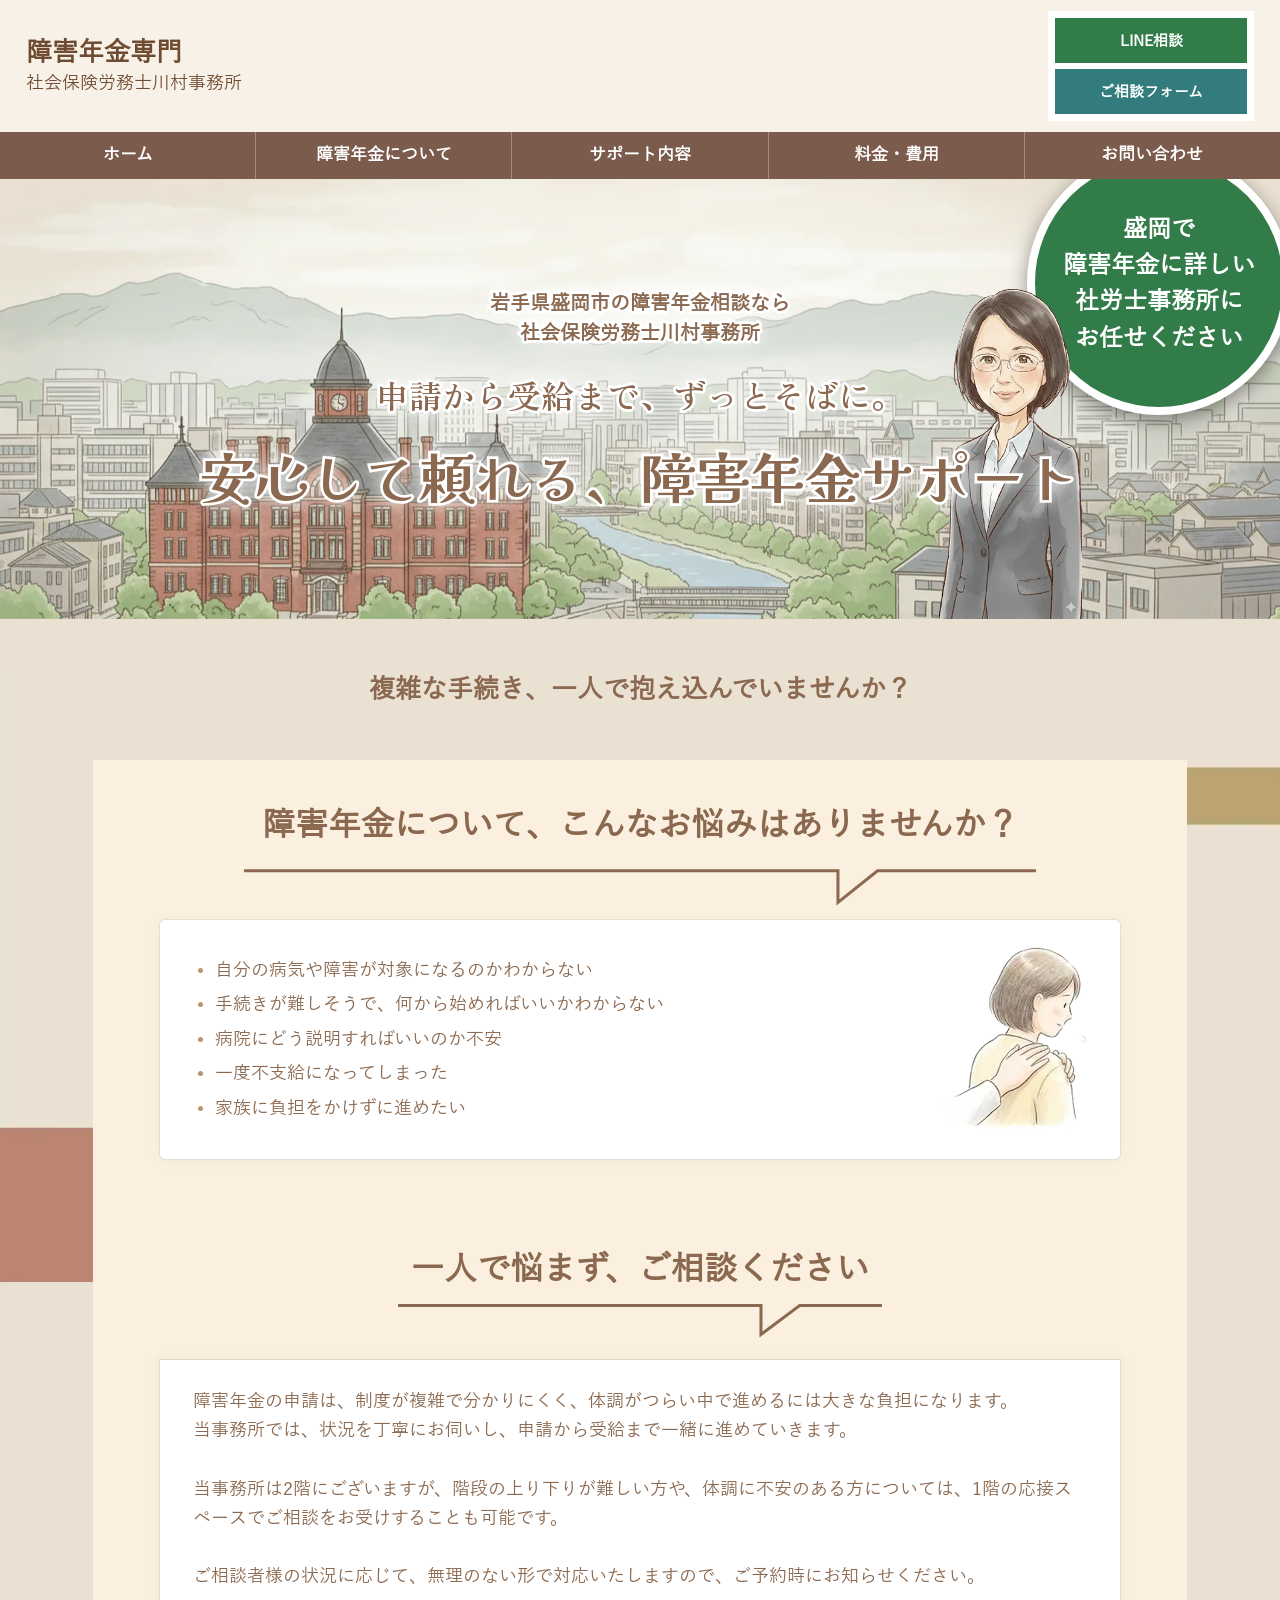
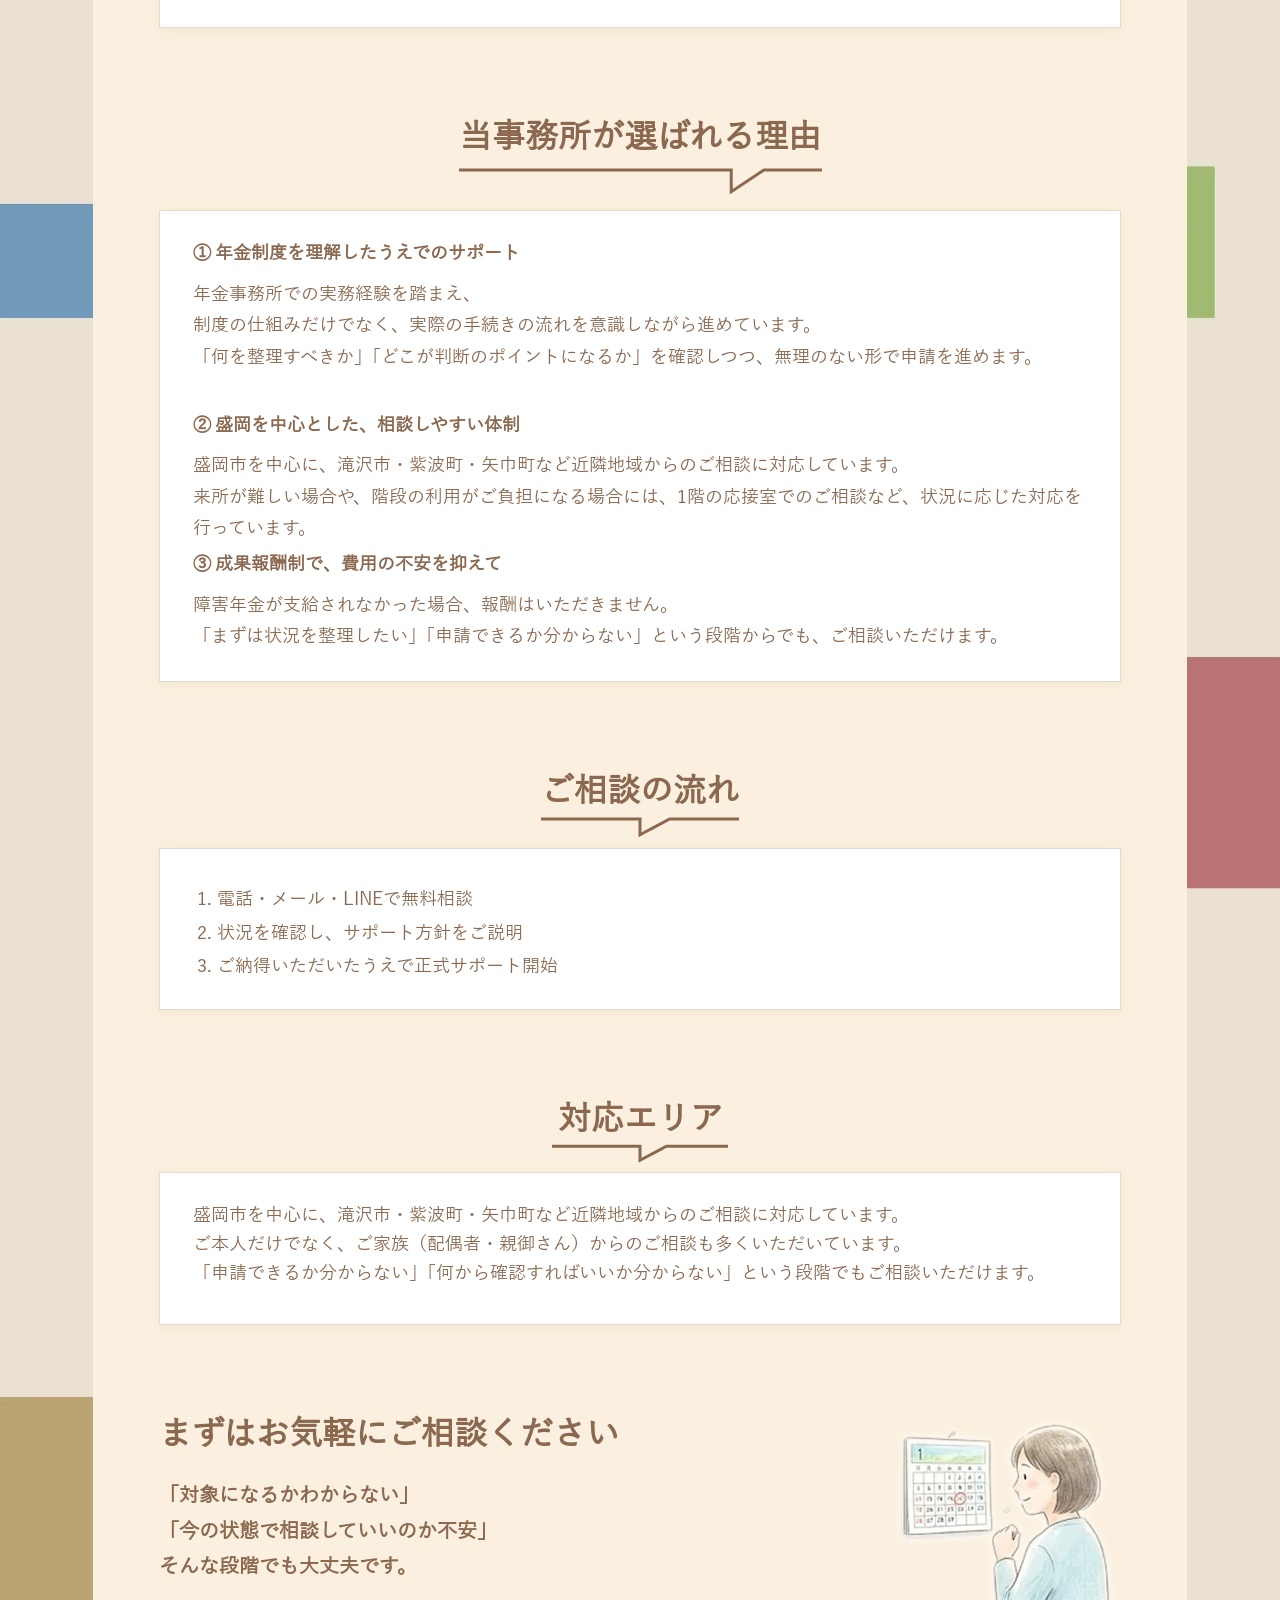
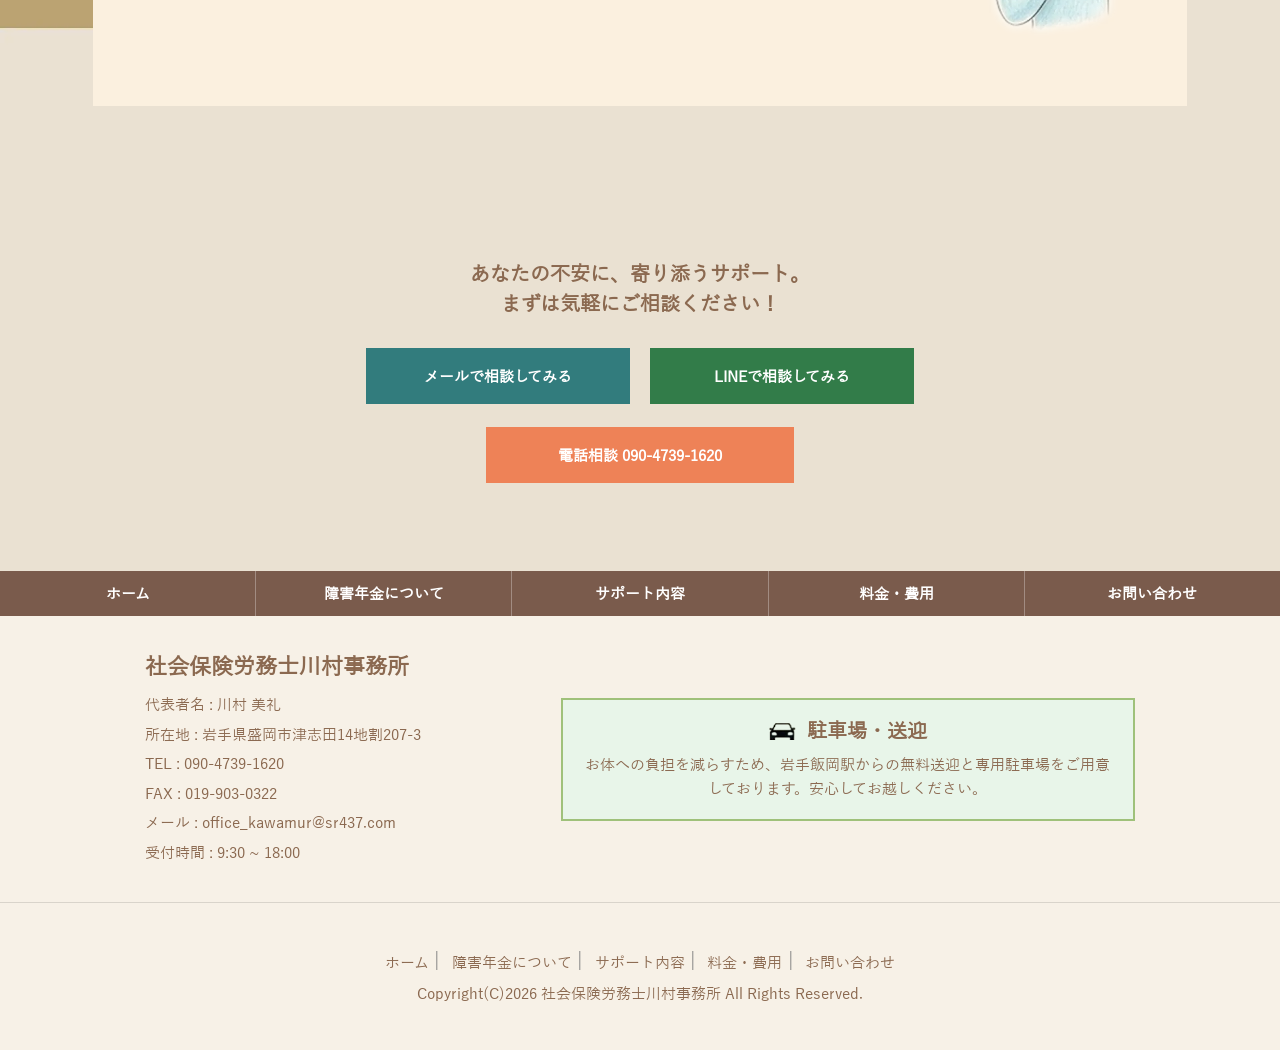
==== index.html @ 128386d4 "feat: html files" ====
<!DOCTYPE html>
<html lang="jp">

<head>
	<title>社会保険労務士川村事務所</title>
	<meta charset="utf-8" />
	<meta name="viewport" content="width=device-width, initial-scale=1.0, maximum-scale=1.0, user-scalable=no" />
	<meta name="keywords" content="障害年金,盛岡,岩手県,社会保険労務士,川村事務所,障害年金相談,申請サポート, Morioka, disability pension" />
	<meta name="description" content="岩手県盛岡市の障害年金相談は社会保険労務士川村事務所へ。申請から受給まで、ずっとそばに。安心して頼れる障害年金サポートで、お一人おひとりの状況に合わせてサポートします。" />
	<link rel="icon" href="assets/img/favicon.ico" type="image/x-icon" />
	<link rel="shortcut icon" href="assets/img/favicon.ico" type="image/x-icon" />
	<meta property="og:title" content="社会保険労務士川村事務所｜岩手県盛岡市の障害年金相談" />
	<meta property="og:type" content="website" />
	<meta property="og:url" content="https://morioka-shougai.jp/" />
	<meta property="og:site_name" content="社会保険労務士川村事務所" />
	<meta property="og:description" content="岩手県盛岡市の障害年金相談。申請から受給まで、ずっとそばに。安心して頼れる障害年金サポート。" />
	<link rel="preconnect" href="https://fonts.googleapis.com" />
	<link rel="preconnect" href="https://fonts.gstatic.com" crossorigin />
	<link href="https://fonts.googleapis.com/css2?family=Kaisei+Opti&family=Noto+Sans:ital,wght@0,100..900;1,100..900&family=Yantramanav:wght@100;300;400;500;700;900&family=Zen+Old+Mincho&display=swap" rel="stylesheet">
	<link rel="stylesheet" href="./assets/css/style.css" />
	<link rel="stylesheet" href="./assets/css/wow.css" />
</head>

<body>
	<header id="header" class="header">
		<div class="header__top-strip"></div>
		<div class="header__main">
			<div class="header__brand">
				<h1 class="header__brand-title">障害年金専門</h1>
				<p class="header__brand-subtitle">社会保険労務士川村事務所</p>
			</div>
			<div class="header__cta-group">
				<a href="#" class="header__cta-button header__cta-button--line">LINE相談</a>
				<a href="./contact.html" class="header__cta-button header__cta-button--form">ご相談フォーム</a>
			</div>
		</div>
		<nav class="header__navigation">
			<ul class="header__nav-list">
				<li class="header__nav-item"><a href="/" class="header__nav-link">ホーム</a></li>
				<li class="header__nav-item"><a href="./about.html" class="header__nav-link">障害年金について</a></li>
				<li class="header__nav-item"><a href="./support.html" class="header__nav-link">サポート内容</a></li>
				<li class="header__nav-item"><a href="./charge.html" class="header__nav-link">料金・費用</a></li>
				<li class="header__nav-item"><a href="./contact.html" class="header__nav-link">お問い合わせ</a></li>
			</ul>
		</nav>
		<button type="button" class="gnav__btn" aria-label="メニューを開く">
			<div class="gnav__lines">
				<span></span>
				<span></span>
				<span></span>
			</div>
		</button>
	</header>

	<div class="mnav" id="mnav">
		<button type="button" class="mnav__close" aria-label="メニューを閉じる"></button>
		<ul class="mnav__list">
			<li class="mnav__item"><a href="/" class="mnav__link">ホーム</a></li>
			<li class="mnav__item"><a href="./about.html" class="mnav__link">障害年金について</a></li>
			<li class="mnav__item"><a href="./support.html" class="mnav__link">サポート内容</a></li>
			<li class="mnav__item"><a href="./charge.html" class="mnav__link">料金・費用</a></li>
			<li class="mnav__item"><a href="./contact.html" class="mnav__link">お問い合わせ</a></li>
		</ul>
	</div>

	<main id="main" class="main">
		<div class="home">
			<section class="home__hero wow fadeIn" data-wow-duration="0.8s">
				<div class="home__hero-bg">
					<div class="home__hero-emp">
						盛岡で<br>障害年金に詳しい<br>社労士事務所に<br>お任せください
					</div>
					<figure class="home__hero-figure">
						<img src="assets/img/home-consultant.webp" alt="" width="240" height="240" loading="lazy">
					</figure>
				</div>
				<div class="home__hero-content">
					<div class="home__hero-subtitle">
						岩手県盛岡市の障害年金相談なら<br>
						社会保険労務士川村事務所
					</div>
					<p class="hero__hero-slogan">申請から受給まで、ずっとそばに。</p>
					<h1 class="hero__hero-title">安心して頼れる、<br class="home__hero-title-br">障害年金サポート</h1>
				</div>
			</section>

			<div class="home__page">
				<h2 class="home__attention wow fadeInUp" data-wow-duration="0.5s">複雑な手続き、一人で抱え込んでいませんか？</h2>

				<section class="home home__content-section">
					<div class="home__content">
						<div class="home__block home__block--worry wow fadeIn" data-wow-duration="0.5s">
							<h2 class="home__heading home__heading--deco">障害年金について、こんなお悩みはありませんか？</h2>
							<div class="home__heading-underline01" aria-hidden="true">
								<svg class="home__heading-underline-svg" viewBox="0 0 100 9" xmlns="http://www.w3.org/2000/svg">
									<path class="home__heading-underline-path" d="M 0 3 H 75 L 75 7 L 80 3 H 100" fill="none"/>
								</svg>
							</div>
							<div class="home__block-box-figure">
								<ul class="home__list home__list--worry">
									<li class="home__list-item">自分の病気や障害が対象になるのかわからない</li>
									<li class="home__list-item">手続きが難しそうで、何から始めればいいかわからない</li>
									<li class="home__list-item">病院にどう説明すればいいのか不安</li>
									<li class="home__list-item">一度不支給になってしまった</li>
									<li class="home__list-item">家族に負担をかけずに進めたい</li>
								</ul>
								<figure class="home__figure">
									<img class="home__img" src="./assets/img/home-worry.webp" alt="" width="240" height="240" loading="lazy" />
								</figure>
							</div>
						</div>

						<div class="home__block wow fadeIn" data-wow-duration="0.5s">
							<h2 class="home__heading home__heading--deco">一人で悩まず、ご相談ください</h2>
							<div class="home__heading-underline02" aria-hidden="true">
								<svg class="home__heading-underline-svg" viewBox="0 0 100 14" xmlns="http://www.w3.org/2000/svg">
									<path class="home__heading-underline-path" d="M 0 3 H 75 L 75 9 L 83 3 H 100" fill="none"/>
								</svg>
							</div>
							<div class="home__block-box">
								<p class="home__text">
									障害年金の申請は、制度が複雑で分かりにくく、体調がつらい中で進めるには大きな負担になります。<br />
									当事務所では、状況を丁寧にお伺いし、申請から受給まで一緒に進めていきます。<br /><br />
									当事務所は2階にございますが、階段の上り下りが難しい方や、体調に不安のある方については、1階の応接スペースでご相談をお受けすることも可能です。<br /><br />
									ご相談者様の状況に応じて、無理のない形で対応いたしますので、ご予約時にお知らせください。
								</p>
							</div>
						</div>

						<div class="home__block wow fadeIn" data-wow-duration="0.5s">
							<h2 class="home__heading home__heading--deco">当事務所が選ばれる理由</h2>
							<div class="home__heading-underline03" aria-hidden="true">
								<svg class="home__heading-underline-svg" viewBox="0 0 100 14" xmlns="http://www.w3.org/2000/svg">
									<path class="home__heading-underline-path" d="M 0 3 H 75 L 75 9 L 84 3 H 100" fill="none"/>
								</svg>
							</div>
							<div class="home__block-box">
								<p class="about__requirement-title"><span class="about__requirement-num">①</span>年金制度を理解したうえでのサポート</p>
								<p class="home__list-item">
									年金事務所での実務経験を踏まえ、<br />
									制度の仕組みだけでなく、実際の手続きの流れを意識しながら進めています。<br />
									「何を整理すべきか」「どこが判断のポイントになるか」を確認しつつ、無理のない形で申請を進めます。<br /><br />
								</p>
								<p class="about__requirement-title"><span class="about__requirement-num">②</span>盛岡を中心とした、相談しやすい体制</p>
								<p class="home__list-item">
									盛岡市を中心に、滝沢市・紫波町・矢巾町など近隣地域からのご相談に対応しています。<br />
									来所が難しい場合や、階段の利用がご負担になる場合には、1階の応接室でのご相談など、状況に応じた対応を行っています。<br />
								</p>
								<p class="about__requirement-title"><span class="about__requirement-num">③</span>成果報酬制で、費用の不安を抑えて</p>
								<p class="home__list-item">
									障害年金が支給されなかった場合、報酬はいただきません。<br />
									「まずは状況を整理したい」「申請できるか分からない」という段階からでも、ご相談いただけます。<br />
								</p>
							</div>
						</div>

						<div class="home__block wow fadeIn" data-wow-duration="0.5s">
							<h2 class="home__heading home__heading--deco">ご相談の流れ</h2>
							<div class="home__heading-underline04" aria-hidden="true">
								<svg class="home__heading-underline-svg" viewBox="0 0 100 18" xmlns="http://www.w3.org/2000/svg">
									<path class="home__heading-underline-path" d="M 0 3 H 50 L 50 11 L 65 3 H 100" fill="none"/>
								</svg>
							</div>
							<div class="home__block-box">
								<ol class="home__list home__list--numbered">
									<li class="home__list-item">電話・メール・LINEで無料相談</li>
									<li class="home__list-item">状況を確認し、サポート方針をご説明</li>
									<li class="home__list-item">ご納得いただいたうえで正式サポート開始</li>
								</ol>
							</div>
						</div>

						<div class="home__block wow fadeIn" data-wow-duration="0.5s">
							<h2 class="home__heading home__heading--deco">対応エリア</h2>
							<div class="home__heading-underline05" aria-hidden="true">
								<svg class="home__heading-underline-svg" viewBox="0 0 100 18" xmlns="http://www.w3.org/2000/svg">
									<path class="home__heading-underline-path" d="M 0 3 H 50 L 50 11 L 65 3 H 100" fill="none"/>
								</svg>
							</div>
							<div class="home__block-box">
								<p class="home__text">
									盛岡市を中心に、滝沢市・紫波町・矢巾町など近隣地域からのご相談に対応しています。<br />
									ご本人だけでなく、ご家族（配偶者・親御さん）からのご相談も多くいただいています。<br />
									「申請できるか分からない」「何から確認すればいいか分からない」という段階でもご相談いただけます。
								</p>
							</div>
						</div>

						<div class="home__block--consult wow fadeIn" data-wow-duration="0.5s">
							<div class="consult__content">
								<h2 class="consult__heading">まずはお気軽にご相談ください</h2>
								<p class="consult__text">
									「対象になるかわからない」<br />
									「今の状態で相談していいのか不安」<br />
									そんな段階でも大丈夫です。
								</p>
							</div>
							<figure class="consult__figure">
								<img class="home__img" src="./assets/img/home-worry-02.webp" alt="" width="240" height="240" loading="lazy" />
							</figure>
						</div>
					</div>
				</section>

				<section class="home__cta wow fadeIn" data-wow-duration="0.6s">
					<p class="home__cta-tagline">
						あなたの不安に、寄り添うサポート。<br />
						まずは気軽にご相談ください！
					</p>
					<div class="home__cta-buttons">
						<a href="./contact.html" class="home__cta-button home__cta-button--form">メールで相談してみる</a>
						<a href="#" class="home__cta-button home__cta-button--line">LINEで相談してみる</a>
					</div>
					<a href="tel:090-4739-1620" class="home__cta-button home__cta-button--phone">電話相談 090-4739-1620</a>
				</section>
			</div>
		</div>
	</main>

	<footer id="footer" class="footer">
		<nav class="footer__nav wow fadeIn" data-wow-duration="0.5s">
			<ul class="footer__nav-list">
				<li class="footer__nav-item"><a href="/" class="footer__nav-link">ホーム</a></li>
				<li class="footer__nav-item"><a href="./about.html" class="footer__nav-link">障害年金について</a></li>
				<li class="footer__nav-item"><a href="./support.html" class="footer__nav-link">サポート内容</a></li>
				<li class="footer__nav-item"><a href="./charge.html" class="footer__nav-link">料金・費用</a></li>
				<li class="footer__nav-item"><a href="./contact.html" class="footer__nav-link">お問い合わせ</a></li>
			</ul>
		</nav>
		<div class="footer__main wow fadeIn" data-wow-duration="0.6s" data-wow-delay="0.1s">
			<div class="footer__content">
				<div class="footer__contact">
					<p class="footer__office-name">社会保険労務士川村事務所</p>
					<p class="footer__contact-line">代表者名 : 川村 美礼</p>
					<p class="footer__contact-line">所在地 : 岩手県盛岡市津志田14地割207-3</p>
					<p class="footer__contact-line">TEL : <a href="tel:090-4739-1620" class="footer__contact-link">090-4739-1620</a></p>
					<p class="footer__contact-line">FAX : 019-903-0322</p>
					<p class="footer__contact-line">メール : <a href="mailto:office_kawamur@sr437.com" class="footer__contact-link">office_kawamur@sr437.com</a></p>
					<p class="footer__contact-line">受付時間 : 9:30 ~ 18:00</p>
				</div>
				<div class="footer__parking">
					<div class="footer__parking-inner">
						<div class="footer__parking-wrap">
							<img src="assets/img/parking.png" alt="駐車場・送迎" loading="lazy" class="footer__parking-icon">
							<p class="footer__parking-title">駐車場・送迎</p>
						</div>
						<p class="footer__parking-text">お体への負担を減らすため、岩手飯岡駅からの無料送迎と専用駐車場をご用意しております。安心してお越しください。</p>
					</div>
				</div>
			</div>
		</div>
		<div class="footer__bottom">
			<p class="footer__breadcrumb">
				<a href="/" class="footer__breadcrumb-link">ホーム</a><span class="footer__breadcrumb-sep">|</span>
				<a href="./about.html" class="footer__breadcrumb-link">障害年金について</a><span class="footer__breadcrumb-sep">|</span>
				<a href="./support.html" class="footer__breadcrumb-link">サポート内容</a><span class="footer__breadcrumb-sep">|</span>
				<a href="./charge.html" class="footer__breadcrumb-link">料金・費用</a><span class="footer__breadcrumb-sep">|</span>
				<a href="./contact.html" class="footer__breadcrumb-link">お問い合わせ</a>
			</p>
			<p class="footer__copyright">Copyright(C)2026 社会保険労務士川村事務所 All Rights Reserved.</p>
		</div>
	</footer>

	<script src="https://cdnjs.cloudflare.com/ajax/libs/jquery/3.7.1/jquery.min.js"
		integrity="sha512-v2CJ7UaYy4JwqLDIrZUI/4hqeoQieOmAZNXBeQyjo21dadnwR+8ZaIJVT8EE2iyI61OV8e6M8PP2/4hpQINQ/g=="
		crossorigin="anonymous" referrerpolicy="no-referrer"></script>
	<script src="./assets/js/common.js"></script>
	<script src="./assets/js/wow.js"></script>
	<script>
		new WOW().init();
	</script>
</body>

</html>
---- assets/css/style.css ----
@charset "UTF-8";
@font-face {
  font-family: YuGothicRegular;
  src: url("../fonts/yu-gothic-regular.ttf");
}
@font-face {
  font-family: YuGothic;
  src: url("../fonts/yu-gothic-medium.ttf");
}
@font-face {
  font-family: YuGothicSemiBold;
  src: url("../fonts/yu-gothic-semibold.ttf");
}
@font-face {
  font-family: YuGothicBold;
  src: url("../fonts/yu-gothic-bold.ttf");
}
.header {
  position: relative;
  top: 0;
  left: 0;
  right: 0;
  width: 100%;
  z-index: 999;
  transition: all 0.4s ease-out;
}
.header__main {
  display: flex;
  flex-direction: column;
  gap: 1.6rem;
  padding: 1rem 2.4rem;
  background-color: #F7F1E7;
}
@media only screen and (min-width: 640px) {
  .header__main {
    flex-direction: row;
    flex-wrap: wrap;
    align-items: center;
    justify-content: space-between;
  }
}
@media only screen and (max-width: 639px) {
  .header__main {
    padding: 4rem 2rem;
  }
}
.header__contact {
  display: flex;
  flex-direction: column;
  gap: 0.4rem;
}
.header__contact p:empty {
  display: none;
}
.header__contact:not(:has(p:not(:empty))) {
  display: none;
}
.header__address, .header__phone-wrap, .header__hours {
  margin: 0;
}
@media only screen and (max-width: 639px) {
  .header__brand {
    text-align: center;
  }
}
.header__brand-title {
  margin: 0;
  font-size: 2.4rem;
  font-weight: 600;
  line-height: 1.3;
  color: #6F4B31;
}
@media only screen and (max-width: 639px) {
  .header__brand-title {
    font-size: 3.6rem;
  }
}
.header__brand-subtitle {
  margin: 0.2em 0 0;
  font-size: 1.6rem;
  font-weight: 500;
  line-height: 1.3;
  color: #6F4B31;
}
@media only screen and (max-width: 639px) {
  .header__brand-subtitle {
    font-size: 2.4rem;
  }
}
.header__cta-group {
  display: flex;
  padding: 0.6rem;
  background-color: #fff;
  flex-direction: column;
  align-items: center;
  gap: 0.6rem;
}
@media only screen and (max-width: 639px) {
  .header__cta-group {
    flex-direction: row;
    justify-content: center;
    padding: 0;
    background-color: transparent;
  }
}
.header__cta-button {
  display: flex;
  align-items: center;
  justify-content: center;
  width: 100%;
  max-width: 24rem;
  padding: 1rem 4rem;
  font-size: 1.4rem;
  font-weight: 600;
  color: #fff;
  text-align: center;
  text-decoration: none;
  border: none;
  transition: opacity 0.2s;
}
@media only screen and (max-width: 639px) {
  .header__cta-button {
    font-size: 2rem;
    padding: 1.6rem;
  }
}
.header__cta-button--line {
  position: relative;
  background: #FFFFFF;
  color: #FFFFFF;
  z-index: 1;
  display: inline-block;
  transition: 0.5s;
  text-decoration: none;
}
.header__cta-button--line:hover {
  color: #327C49;
}
.header__cta-button--line:hover::before {
  transform: scale(0);
  opacity: 0;
}
.header__cta-button--line::before {
  position: absolute;
  top: 0;
  left: 0;
  width: 100%;
  height: 100%;
  content: "";
  z-index: -1;
  transition: transform ease 0.5s, opacity 0.5s;
  background: #327C49;
}
.header__cta-button--line::after {
  position: absolute;
  top: 0;
  left: 0;
  width: 100%;
  height: 100%;
  content: "";
  box-sizing: border-box;
  border: 3px solid #327C49;
}
.header__cta-button--form {
  position: relative;
  background: #FFFFFF;
  color: #FFFFFF;
  z-index: 1;
  transition: 0.5s;
  text-decoration: none;
}
.header__cta-button--form:hover {
  color: #327C7D;
}
.header__cta-button--form:hover::before {
  transform: scale(0);
  opacity: 0;
}
.header__cta-button--form::before {
  position: absolute;
  top: 0;
  left: 0;
  width: 100%;
  height: 100%;
  content: "";
  z-index: -1;
  transition: transform ease 0.5s, opacity 0.5s;
  background: #327C7D;
}
.header__cta-button--form::after {
  position: absolute;
  top: 0;
  left: 0;
  width: 100%;
  height: 100%;
  content: "";
  box-sizing: border-box;
  border: 3px solid #327C7D;
}
.header__navigation {
  background-color: #7A5B4C;
}
@media only screen and (max-width: 639px) {
  .header__navigation {
    display: none;
  }
}
.header__nav-list {
  display: flex;
  flex-wrap: wrap;
  align-items: center;
  justify-content: center;
  margin: 0;
  padding: 0;
  list-style: none;
}
.header__nav-item {
  flex: 1;
  min-width: 0;
  border-right: 1px solid rgba(255, 255, 255, 0.3);
}
.header__nav-item:last-child {
  border-right: none;
}
@media only screen and (max-width: 639px) {
  .header__nav-item {
    flex: 0 0 auto;
  }
}
.header__nav-link {
  display: block;
  padding: 1rem 0.8rem;
  font-size: 1.5rem;
  font-weight: 600;
  color: #FFFFFF;
  text-align: center;
  text-decoration: none;
  transition: background-color 0.2s;
}
.header__nav-link:hover {
  background-color: rgba(0, 0, 0, 0.15);
}

.footer {
  width: 100%;
  margin-top: auto;
  background-color: #F7F1E7;
}

.footer__nav {
  background-color: #7A5B4C;
}

.footer__nav-list {
  display: flex;
  flex-wrap: wrap;
  align-items: center;
  justify-content: center;
  margin: 0;
  padding: 0;
  list-style: none;
}
@media only screen and (max-width: 639px) {
  .footer__nav-list {
    display: none;
  }
}

.footer__nav-item {
  flex: 1;
  min-width: 0;
  border-right: 1px solid rgba(255, 255, 255, 0.3);
}
.footer__nav-item:last-child {
  border-right: none;
}
@media only screen and (max-width: 639px) {
  .footer__nav-item {
    flex: 0 0 auto;
  }
}

.footer__nav-link {
  display: block;
  padding: 1rem 0.8rem;
  font-size: 1.4rem;
  font-weight: 600;
  color: #FFFFFF;
  text-align: center;
  text-decoration: none;
  transition: background-color 0.2s;
}
.footer__nav-link:hover {
  background-color: rgba(0, 0, 0, 0.15);
}

.footer__main {
  padding: 3rem;
}

.footer__content {
  max-width: 90rem;
  margin: 0 auto;
  display: grid;
  gap: 2rem;
}
@media only screen and (min-width: 640px) {
  .footer__content {
    grid-template-columns: 2fr 3fr;
    align-items: center;
    gap: 3rem;
  }
}

.footer__contact {
  color: #8B6950;
  font-size: 1.4rem;
  line-height: 1.7;
}
@media only screen and (max-width: 639px) {
  .footer__contact {
    font-size: 2rem;
  }
}

.footer__office-name {
  margin: 0 0 0.5rem;
  font-weight: 700;
  font-size: 2rem;
}
@media only screen and (max-width: 639px) {
  .footer__office-name {
    font-size: 2.8rem;
  }
}

.footer__contact-line {
  margin: 0 0 0.3rem;
  font-size: 1.4rem;
}
@media only screen and (max-width: 639px) {
  .footer__contact-line {
    font-size: 2rem;
  }
}

.footer__contact-link {
  color: #8B6950;
  text-decoration: none;
}
.footer__contact-link:hover {
  text-decoration: underline;
}

@media only screen and (min-width: 640px) {
  .footer__parking {
    min-width: 0;
  }
}

.footer__parking-inner {
  display: flex;
  flex-direction: column;
  justify-content: center;
  text-align: center;
  align-items: center;
  padding: 1.5rem;
  background-color: #e8f5e9;
  border: 2px solid #9FC17A;
}

.footer__parking-wrap {
  display: flex;
  justify-content: center;
  align-items: center;
  gap: 1rem;
  margin-bottom: 0.6rem;
}

.footer__parking-icon {
  display: inline-block;
  color: #8B6950;
  line-height: 0;
  display: block;
  width: 2.4rem;
  height: 1.6rem;
}
@media only screen and (max-width: 639px) {
  .footer__parking-icon {
    width: 3rem;
    height: 2rem;
  }
}

.footer__parking-title {
  font-size: 1.8rem;
  font-weight: 700;
  color: #8B6950;
}
@media only screen and (max-width: 639px) {
  .footer__parking-title {
    font-size: 2.3rem;
  }
}

.footer__parking-text {
  margin: 0;
  font-size: 1.4rem;
  line-height: 1.6;
  color: #8B6950;
  font-weight: 500;
}
@media only screen and (max-width: 639px) {
  .footer__parking-text {
    font-size: 1.8rem;
  }
}

.footer__bottom {
  padding: 4rem 2rem;
  border-top: 1px solid rgba(0, 0, 0, 0.12);
  text-align: center;
  color: #8B6950;
}

.footer__breadcrumb {
  margin: 0 0 0.5rem;
  line-height: 1.5;
}

.footer__breadcrumb-link {
  color: #8B6950;
  text-decoration: none;
  font-size: 1.4rem;
  font-weight: 500;
}
@media only screen and (max-width: 639px) {
  .footer__breadcrumb-link {
    font-size: 1.8rem;
  }
}
.footer__breadcrumb-link:hover {
  text-decoration: underline;
}

.footer__breadcrumb-sep {
  margin: 0 0.4rem;
  color: #888;
}

.footer__copyright {
  margin: 0;
  font-size: 1.4rem;
  color: #8B6950;
}
@media only screen and (max-width: 639px) {
  .footer__copyright {
    font-size: 1.8rem;
  }
}

.gnav__btn {
  position: absolute;
  top: 50px;
  right: 1rem;
  transform: translateY(-50%);
  width: 50px;
  height: 50px;
  border-radius: 100%;
  background-color: #151E2F;
  color: white;
  display: none;
  justify-content: center;
  align-items: center;
  transition: all 0.4s ease-out;
  border: none;
  cursor: pointer;
}
@media only screen and (max-width: 639px) {
  .gnav__btn {
    display: flex;
  }
}
.gnav__lines {
  position: relative;
  width: 20px;
  height: 12px;
  text-align: center;
  transform: translateY(-5px);
  transition: all 0.4s ease-out;
}
.gnav__lines::after {
  position: absolute;
  width: 50px;
  content: "MENU";
  font-size: 8px;
  margin-top: 5px;
  transform: translate(-50%, 10px);
  transition: all 0.4s ease-out;
}
.gnav__lines span {
  position: absolute;
  left: 0;
  width: 100%;
  height: 1.5px;
  background-color: white;
}
.gnav__lines span:nth-child(1) {
  top: 0;
  transition: all 0.4s ease-out;
}
.gnav__lines span:nth-child(2) {
  top: calc(50% - 0.75px);
}
.gnav__lines span:nth-child(3) {
  bottom: 0;
  transition: all 0.4s ease-out;
}
.gnav__lines--active::after {
  content: "CLOSE";
}
.gnav__lines--active span:nth-child(1) {
  transform: translateY(5px) rotate(-45deg);
  transition: all 0.4s ease-out;
}
.gnav__lines--active span:nth-child(2) {
  display: none;
}
.gnav__lines--active span:nth-child(3) {
  transform: translateY(-5px) rotate(45deg);
  transition: all 0.4s ease-out;
}

.mnav {
  position: fixed;
  top: 0;
  left: 0;
  right: 0;
  bottom: 0;
  width: 100%;
  height: 100vh;
  padding: 2rem 1.5rem 3rem;
  margin: 0;
  background-color: #F7F1E7;
  transition: all 0.4s ease-out;
  overflow: auto;
  transform: translateX(100%);
  z-index: 9999;
  opacity: 0;
  pointer-events: none;
}
.mnav--active {
  opacity: 1;
  pointer-events: auto;
  transform: translateX(0);
}
.mnav__close {
  position: absolute;
  top: 1.5rem;
  right: 1.5rem;
  width: 4rem;
  height: 4rem;
  padding: 0;
  border: none;
  background: transparent;
  cursor: pointer;
}
.mnav__close::before, .mnav__close::after {
  content: "";
  position: absolute;
  top: 50%;
  left: 50%;
  width: 2rem;
  height: 2px;
  background: currentColor;
}
.mnav__close::before {
  transform: translate(-50%, -50%) rotate(45deg);
}
.mnav__close::after {
  transform: translate(-50%, -50%) rotate(-45deg);
}
.mnav__list {
  margin: 0;
  padding: 4rem 0 0;
  list-style: none;
}
.mnav__item {
  border-bottom: 1px solid rgba(0, 0, 0, 0.08);
}
.mnav__link {
  font-weight: 600;
  font-size: 2.4rem;
  display: block;
  padding: 1.6rem 0;
  text-align: center;
  text-decoration: none;
  color: #8B6950;
}

html {
  margin: 0;
  scroll-behavior: smooth;
}
@media only screen and (min-width: 640px) {
  html {
    font-size: clamp(11px, 0.76923vw, 13px);
  }
}
@media only screen and (max-width: 639px) {
  html {
    font-size: 1.5625vw;
  }
}

body {
  position: relative;
  font-weight: normal;
  background-color: #EBE1D2;
  font-size: 1.8rem;
  margin: 0;
  line-height: 1.5;
  word-break: break-all;
  padding: 0;
  font-family: -apple-system, BlinkMacSystemFont, "Helvetica Neue", YuGothic, Verdana, Meiryo, "M+ 1p", sans-serif;
}

.container {
  max-width: 80rem;
  padding: 0 3rem;
  margin-left: auto;
  margin-right: auto;
}
@media only screen and (max-width: 639px) {
  .container {
    padding: 0 2rem;
  }
}

._pc {
  display: block;
}
@media only screen and (max-width: 639px) {
  ._pc {
    display: none;
  }
}

._sp {
  display: none;
}
@media only screen and (max-width: 639px) {
  ._sp {
    display: block;
  }
}

*,
*:before,
*:after {
  -webkit-box-sizing: border-box;
  -moz-box-sizing: border-box;
  box-sizing: border-box;
}

a, button {
  cursor: pointer;
  text-decoration: none;
}
a:hover, button:hover {
  opacity: 0.8;
  transition: all 0.3s ease-out;
}

img {
  width: 100%;
  height: auto;
  object-fit: cover;
  vertical-align: middle;
  border-style: none;
}

video {
  filter: drop-shadow(0px 0px rgba(0, 0, 0, 0));
  outline: none;
  border: none;
}

div,
span,
applet,
object,
iframe,
h1,
h2,
h3,
h4,
h5,
h6,
p,
blockquote,
pre,
a,
abbr,
acronym,
address,
big,
cite,
code,
del,
dfn,
em,
img,
ins,
kbd,
q,
s,
samp,
small,
strike,
strong,
sub,
sup,
tt,
var,
b,
u,
i,
center,
dl,
dt,
dd,
ol,
ul,
li,
fieldset,
form,
label,
legend,
table,
caption,
tbody,
tfoot,
thead,
tr,
th,
td,
article,
aside,
canvas,
details,
embed,
figure,
figcaption,
footer,
header,
hgroup,
menu,
nav,
output,
ruby,
section,
summary,
time,
mark,
audio,
video {
  margin: 0;
  padding: 0;
  border: 0;
  font-size: 100%;
  font: inherit;
  vertical-align: baseline;
}

article,
aside,
details,
figcaption,
figure,
footer,
header,
hgroup,
menu,
nav,
section {
  display: block;
}

hr {
  box-sizing: content-box;
  height: 0;
  overflow: visible;
}

h1,
h2 {
  line-height: 1.2;
}

h3,
h4 {
  line-height: 1.5;
}

h5,
h6 {
  line-height: inherit;
}

ul,
ol {
  margin: 0;
  padding: 0;
  list-style: none;
}

b,
strong {
  font-weight: 600;
}

table {
  border-collapse: collapse;
  border-spacing: 0;
}

a:not([href]):not([class]) {
  color: inherit;
  text-decoration: none;
}

a:not([href]):not([class]):hover {
  color: inherit;
  text-decoration: none;
}

svg {
  overflow: hidden;
  vertical-align: middle;
}

button:not(:disabled),
[type=button]:not(:disabled),
[type=reset]:not(:disabled),
[type=submit]:not(:disabled) {
  cursor: pointer;
}

button {
  outline: none;
  border: none;
  cursor: pointer;
}

button, input, select, textarea {
  font-family: inherit;
  font-size: 100%;
}

input[type=radio],
input[type=checkbox] {
  box-sizing: border-box;
  padding: 0;
}

textarea {
  overflow: auto;
  resize: none;
}

fieldset {
  min-width: 0;
  padding: 0;
  margin: 0;
  border: 0;
}

*:focus {
  outline: none;
}

.clearfix::after {
  content: "";
  visibility: hidden;
  height: 0;
  display: block;
  font-size: 0;
  clear: both;
}

* html .clearfix {
  zoom: 1;
}

*:first-child + html .clearfix {
  zoom: 1;
}

.wow {
  visibility: hidden;
}

.ml-2 {
  margin-left: 2rem !important;
}

.home {
  overflow: hidden;
}

.home__hero {
  position: relative;
  min-height: 40rem;
}
@media only screen and (max-width: 639px) {
  .home__hero {
    min-height: 60rem;
  }
}

.home__attention {
  text-align: center;
  font-size: 2.4rem;
  font-weight: 700;
  color: #8B6950;
  margin: 5rem 0;
}
@media only screen and (max-width: 639px) {
  .home__attention {
    font-size: 2.6rem;
  }
}

.home__hero-bg {
  position: absolute;
  inset: 0;
  background-image: url("/assets/img/home-fv.webp");
  background-repeat: no-repeat;
  background-position: center center;
  background-size: cover;
}

.home__hero-figure {
  position: absolute;
  z-index: 9;
  right: 18rem;
  bottom: 0;
  width: 13rem;
  height: 30rem;
}
.home__hero-figure img {
  width: 100%;
  height: 100%;
}
@media only screen and (max-width: 639px) {
  .home__hero-figure {
    width: 15rem;
    height: 35rem;
    right: 2rem;
  }
}

.home__hero-emp {
  position: absolute;
  top: -2.5rem;
  right: -1rem;
  z-index: 3;
  width: 24rem;
  height: 24rem;
  border-radius: 9999px;
  background: #327C49;
  color: white;
  border: 8px solid white;
  font-size: 2.2rem;
  font-weight: 700;
  display: flex;
  align-items: center;
  justify-content: center;
  text-align: center;
  padding: 1.2rem;
  box-shadow: 0 6px 20px rgba(0, 0, 0, 0.4);
  backdrop-filter: blur(2px);
}
@media only screen and (max-width: 639px) {
  .home__hero-emp {
    top: -3.5rem;
    right: -2.5rem;
    font-size: 2.2rem;
    border-width: 4px;
  }
}

.home__hero-content {
  position: absolute;
  z-index: 99;
  inset: 0;
  color: #8B6950;
  display: flex;
  flex-direction: column;
  gap: 2rem;
  justify-content: center;
  align-items: center;
}

.home__hero-subtitle {
  text-align: center;
  font-size: 1.8rem;
  font-weight: 600;
  -webkit-text-stroke: 0.5rem white;
  paint-order: stroke fill;
  text-shadow: 0 0 1.5rem white, 0 0 20px rgba(255, 255, 255, 0.7), 0 0 30px rgba(255, 255, 255, 0.4);
}
@media only screen and (max-width: 639px) {
  .home__hero-subtitle {
    font-size: 2.4rem;
  }
}

.hero__hero-slogan {
  font-family: "Zen Old Mincho", serif;
  font-size: 3rem;
  font-weight: 600;
  -webkit-text-stroke: 0.5rem white;
  paint-order: stroke fill;
  text-shadow: 0 0 1.5rem white, 0 0 20px rgba(255, 255, 255, 0.7), 0 0 30px rgba(255, 255, 255, 0.4);
}
@media only screen and (max-width: 639px) {
  .hero__hero-slogan {
    font-size: 3.6rem;
  }
}

.hero__hero-title {
  font-family: "Kaisei Opti", serif;
  font-size: 5rem;
  font-weight: 700;
  text-align: center;
  -webkit-text-stroke: 0.5rem white;
  paint-order: stroke fill;
  text-shadow: 0 0 1.5rem white, 0 0 20px rgba(255, 255, 255, 0.7), 0 0 30px rgba(255, 255, 255, 0.4);
}
@media only screen and (max-width: 639px) {
  .hero__hero-title {
    font-size: 6rem;
  }
}
.hero__hero-title .home__hero-title-br {
  display: none;
}
@media only screen and (max-width: 639px) {
  .hero__hero-title .home__hero-title-br {
    display: block;
  }
}

.home__page {
  background-image: url("/assets/img/home-bg.webp");
  background-repeat: no-repeat;
  background-size: 100% 100%;
  object-fit: contain;
}

.home__content-section {
  max-width: 105rem;
  margin: 0 auto;
  padding: 0 2.8rem 6rem;
}

.home__content {
  margin: 0 auto;
  color: #8B6950;
  font-size: 1.6rem;
  line-height: 1.8;
  padding: 3rem 2rem 4rem;
  background-color: #FBF0DF;
}
@media only screen and (min-width: 640px) {
  .home__content {
    padding: 4rem 6rem 6rem;
  }
}
@media only screen and (max-width: 639px) {
  .home__content {
    font-size: 2rem;
    padding: 3rem 2.4rem 4rem;
  }
}

.home__block-box {
  display: grid;
  align-items: start;
  background: #fff;
  border: 1px solid rgba(139, 105, 80, 0.25);
  padding: 2rem 2.4rem;
  box-shadow: 0 2px 12px rgba(139, 105, 80, 0.08);
  padding: 2.5rem 3rem;
}
@media only screen and (max-width: 639px) {
  .home__block-box {
    padding: 4rem 4.5rem;
  }
}

.home__block-box-figure {
  display: grid;
  gap: 2rem;
  align-items: start;
  background: #fff;
  border: 1px solid rgba(139, 105, 80, 0.22);
  border-radius: 6px;
  padding: 2rem 2.4rem;
  box-shadow: 0 2px 12px rgba(139, 105, 80, 0.06);
}
@media only screen and (min-width: 640px) {
  .home__block-box-figure {
    grid-template-columns: 5fr 1fr;
    padding: 2.5rem 3rem;
  }
}
@media only screen and (max-width: 639px) {
  .home__block-box-figure {
    padding: 4rem 5rem;
  }
  .home__block-box-figure .home__figure {
    width: 70%;
    margin: 0 auto;
  }
}

.home__block--consult {
  display: grid;
  grid-template-columns: 3fr 1fr;
  gap: 3rem;
  align-items: start;
}
@media only screen and (max-width: 639px) {
  .home__block--consult {
    grid-template-columns: 1fr;
    gap: 2rem;
  }
}

@media only screen and (max-width: 639px) {
  .consult__figure {
    width: 70%;
    margin: 0 auto;
  }
}

.consult__heading {
  font-size: 3rem;
  font-weight: 700;
  margin-bottom: 2rem;
  line-height: 1.3;
  color: #8B6950;
}
@media only screen and (max-width: 639px) {
  .consult__heading {
    font-size: 3.6rem;
  }
}

.consult__text {
  line-height: 1.8;
  color: #8B6950;
  font-size: 1.8rem;
  font-weight: 700;
}
@media only screen and (max-width: 639px) {
  .consult__text {
    font-size: 2.4rem;
  }
}

@media only screen and (min-width: 640px) {
  .home__block--consult .home__block-box-figure {
    grid-template-columns: 1fr 1fr;
  }
}
.home__block--consult .home__text {
  margin: 0;
  line-height: 1.8;
  color: #8B6950;
}

.home__block {
  margin-bottom: 8rem;
}
.home__block:last-child {
  margin-bottom: 0;
}
@media only screen and (min-width: 640px) {
  .home__block--with-figure {
    display: grid;
    grid-template-columns: 1fr 1fr;
    gap: 3rem;
    align-items: start;
  }
}
@media only screen and (max-width: 639px) {
  .home__block--with-figure .home__figure {
    width: 70%;
    margin: 1.5rem auto 0;
  }
}

.home__heading-bubble {
  display: inline-block;
  position: relative;
  margin-bottom: 0.6rem;
  padding: 0.8rem 1.6rem 1rem;
  border: 2px solid rgba(139, 105, 80, 0.45);
  border-radius: 16px;
  background: #fff;
  box-shadow: 0 2px 8px rgba(139, 105, 80, 0.06);
}
.home__heading-bubble::after {
  content: "";
  position: absolute;
  left: 50%;
  bottom: -10px;
  transform: translateX(-50%);
  border: 10px solid transparent;
  border-top-color: rgba(139, 105, 80, 0.45);
  border-bottom: 0;
  margin-left: -10px;
}

.home__subheading--bubble {
  margin: 0;
  font-size: 1.7rem;
}
@media only screen and (max-width: 639px) {
  .home__subheading--bubble {
    font-size: 2rem;
  }
}

.home__list--worry {
  margin: 0;
  padding-left: 2rem;
  list-style: disc;
  line-height: 1.7;
}
.home__list--worry .home__list-item {
  margin-bottom: 0.5rem;
  color: #8B6950;
}
@media only screen and (max-width: 639px) {
  .home__list--worry .home__list-item {
    font-size: 2.4rem;
  }
}
.home__list--worry .home__list-item::marker {
  color: #b8956e;
}

.home__heading {
  font-size: 3rem;
  font-weight: 700;
  line-height: 1.3;
  color: #8B6950;
  text-align: center;
}
@media only screen and (max-width: 639px) {
  .home__heading {
    font-size: 3.6rem;
  }
}
.home__heading--deco {
  display: block;
}

.home__subheading {
  margin: 0 0 0.6rem;
  font-size: 1.8rem;
  font-weight: 700;
  line-height: 1.4;
  color: #8B6950;
}
@media only screen and (max-width: 639px) {
  .home__subheading {
    font-size: 2.2rem;
  }
}

.home__heading-underline {
  width: 100%;
  max-width: 20rem;
  margin: 0 0 1rem;
}
@media only screen and (max-width: 639px) {
  .home__heading-underline {
    max-width: 25rem;
  }
}

.home__heading-underline02 {
  width: 100%;
  max-width: 44rem;
  margin: 0 auto;
}
@media only screen and (max-width: 639px) {
  .home__heading-underline02 {
    max-width: 50rem;
  }
}

.home__heading-underline03 {
  width: 100%;
  max-width: 33rem;
  margin: 0 auto;
}
@media only screen and (max-width: 639px) {
  .home__heading-underline03 {
    max-width: 40rem;
  }
}

.home__heading-underline04 {
  width: 100%;
  max-width: 18rem;
  margin: 0 auto;
}
@media only screen and (max-width: 639px) {
  .home__heading-underline04 {
    max-width: 24rem;
  }
}

.home__heading-underline05 {
  width: 100%;
  max-width: 16rem;
  margin: 0 auto;
}
@media only screen and (max-width: 639px) {
  .home__heading-underline05 {
    max-width: 20rem;
  }
}

.home__heading-underline01 {
  max-width: 72rem;
  margin-left: auto;
  margin-right: auto;
}
@media only screen and (max-width: 639px) {
  .home__heading-underline01 {
    max-width: 51rem;
  }
}

.home__heading-underline-svg {
  display: block;
  width: 100%;
  height: auto;
}

.home__heading-underline-path {
  stroke: #8B6950;
  stroke-width: 3;
  stroke-linecap: butt;
  stroke-linejoin: miter;
  vector-effect: non-scaling-stroke;
}
@media only screen and (max-width: 639px) {
  .home__heading-underline-path {
    stroke-width: 2;
  }
}

.home__text {
  margin: 0 0 0.8rem;
  line-height: 1.65;
}
@media only screen and (max-width: 639px) {
  .home__text {
    font-size: 2.4rem;
  }
}

.home__list {
  margin: 0.8rem 0 0;
  padding-left: 2rem;
  list-style: disc;
  line-height: 1.65;
}
.home__list--numbered {
  list-style: decimal;
  padding-left: 2.2rem;
}

.home__list-item {
  margin-bottom: 0.4rem;
}
.home__list-item:last-child {
  margin-bottom: 0;
}
@media only screen and (max-width: 639px) {
  .home__list-item {
    font-size: 2.4rem;
  }
}

.home__figure {
  margin: 0;
}

.home__img {
  display: block;
  width: 100%;
  max-width: 100%;
  height: auto;
}

.home__cta {
  padding: 8rem 2rem;
  text-align: center;
}

.home__cta-tagline {
  margin: 0 0 2rem;
  font-size: 1.8rem;
  font-weight: 600;
  line-height: 1.5;
  color: #8B6950;
}
@media only screen and (max-width: 639px) {
  .home__cta-tagline {
    font-size: 2.4rem;
  }
}

.home__cta-buttons {
  display: flex;
  flex-wrap: wrap;
  justify-content: center;
  gap: 1rem;
  margin-bottom: 1.5rem;
}

.home__cta-buttons {
  display: flex;
  padding: 0.6rem;
  align-items: center;
  gap: 1.8rem;
}
@media only screen and (max-width: 639px) {
  .home__cta-buttons {
    justify-content: center;
    padding: 0;
    background-color: transparent;
  }
}

.home__cta-button {
  display: flex;
  align-items: center;
  justify-content: center;
  width: 100%;
  max-width: 24rem;
  padding: 1.5rem 2rem;
  font-size: 1.4rem;
  font-weight: 600;
  color: #fff;
  text-align: center;
  text-decoration: none;
  border: none;
  transition: opacity 0.2s;
}
@media only screen and (max-width: 639px) {
  .home__cta-button {
    font-size: 2rem;
    padding: 1.6rem;
  }
}
.home__cta-button--line {
  position: relative;
  background: #FFFFFF;
  color: #FFFFFF;
  z-index: 1;
  display: inline-block;
  transition: 0.5s;
  text-decoration: none;
}
.home__cta-button--line:hover {
  color: #327C49;
}
.home__cta-button--line:hover::before {
  transform: scale(0);
  opacity: 0;
}
.home__cta-button--line::before {
  position: absolute;
  top: 0;
  left: 0;
  width: 100%;
  height: 100%;
  content: "";
  z-index: -1;
  transition: transform ease 0.5s, opacity 0.5s;
  background: #327C49;
}
.home__cta-button--line::after {
  position: absolute;
  top: 0;
  left: 0;
  width: 100%;
  height: 100%;
  content: "";
  box-sizing: border-box;
  border: 3px solid #327C49;
}
.home__cta-button--form {
  position: relative;
  background: #FFFFFF;
  color: #FFFFFF;
  z-index: 1;
  transition: 0.5s;
  text-decoration: none;
}
.home__cta-button--form:hover {
  color: #327C7D;
}
.home__cta-button--form:hover::before {
  transform: scale(0);
  opacity: 0;
}
.home__cta-button--form::before {
  position: absolute;
  top: 0;
  left: 0;
  width: 100%;
  height: 100%;
  content: "";
  z-index: -1;
  transition: transform ease 0.5s, opacity 0.5s;
  background: #327C7D;
}
.home__cta-button--form::after {
  position: absolute;
  top: 0;
  left: 0;
  width: 100%;
  height: 100%;
  content: "";
  box-sizing: border-box;
  border: 3px solid #327C7D;
}
.home__cta-button--phone {
  position: relative;
  background: #FFFFFF;
  color: #FFFFFF;
  max-width: 28rem;
  z-index: 1;
  display: inline-block;
  transition: 0.5s;
  text-decoration: none;
}
.home__cta-button--phone:hover {
  color: #EE8257;
}
.home__cta-button--phone:hover::before {
  transform: scale(0);
  opacity: 0;
}
.home__cta-button--phone::before {
  position: absolute;
  top: 0;
  left: 0;
  width: 100%;
  height: 100%;
  content: "";
  z-index: -1;
  transition: transform ease 0.5s, opacity 0.5s;
  background: #EE8257;
}
.home__cta-button--phone::after {
  position: absolute;
  top: 0;
  left: 0;
  width: 100%;
  height: 100%;
  content: "";
  box-sizing: border-box;
  border: 3px solid #EE8257;
}

.home__cta-btn {
  display: inline-block;
  padding: 1rem 1.8rem;
  background-color: #4a7c59;
  color: #fff;
  font-size: 1.4rem;
  font-weight: 600;
  text-decoration: none;
  border: 2px solid #fff;
  border-radius: 4px;
  transition: opacity 0.2s;
}
.home__cta-btn:hover {
  opacity: 0.9;
}
@media only screen and (max-width: 639px) {
  .home__cta-btn {
    font-size: 1.6rem;
    padding: 1.2rem 2rem;
    min-width: 80%;
  }
}

.home__cta-phone {
  display: inline-block;
  padding: 1rem 1.8rem;
  background-color: #8B6950;
  color: #fff;
  font-size: 1.4rem;
  font-weight: 700;
  text-decoration: none;
  border-radius: 4px;
  transition: opacity 0.2s;
}
.home__cta-phone:hover {
  opacity: 0.9;
}
@media only screen and (max-width: 639px) {
  .home__cta-phone {
    font-size: 1.6rem;
    padding: 1.2rem 2rem;
  }
}

.about__page {
  background-image: url("/assets/img/about-bg.webp");
  background-repeat: no-repeat;
  background-size: 100% 100%;
  object-fit: contain;
}

.about__title-section {
  padding: 4rem 2rem 2rem;
}

.about__heading {
  font-size: 3.2rem;
  font-weight: 700;
  line-height: 1.3;
  color: #8B6950;
  text-align: center;
}
@media only screen and (max-width: 639px) {
  .about__heading {
    font-size: 4rem;
  }
}
.about__heading--deco {
  display: block;
}

.about__heading-underline {
  width: 100%;
  max-width: 20rem;
  margin: 0 auto;
}
@media only screen and (max-width: 639px) {
  .about__heading-underline {
    max-width: 25rem;
  }
}

.about__heading-underline-svg {
  display: block;
  width: 100%;
  height: auto;
}

.about__heading-underline-path {
  stroke: #8B6950;
  stroke-width: 3;
  stroke-linecap: butt;
  stroke-linejoin: miter;
  vector-effect: non-scaling-stroke;
}
@media only screen and (max-width: 639px) {
  .about__heading-underline-path {
    stroke-width: 2;
  }
}

.about__content-section {
  max-width: 105rem;
  margin: 0 auto;
  padding: 0 2.8rem 12rem;
}

.about__content {
  background-color: #fff;
  margin: 0 auto;
  color: #8B6950;
  font-size: 1.6rem;
  line-height: 1.8;
  padding: 4rem 6rem;
}
@media only screen and (max-width: 639px) {
  .about__content {
    font-size: 2.4rem;
    padding: 4rem;
  }
}

.about__block {
  margin-bottom: 2.5rem;
}

.about__text {
  margin: 0 0 0.5rem;
  line-height: 1.6;
}
.about__text:last-of-type {
  margin-bottom: 0;
}

.about__figure {
  margin: 1rem 0;
}

.about__img {
  display: block;
  width: 100%;
  max-width: 100%;
  height: auto;
  vertical-align: middle;
}

.about__list {
  margin: 1.5rem;
  line-height: 1.6;
  padding-left: 2rem;
  list-style: disc;
}
.about__list--nested {
  margin-top: 0.6rem;
  margin-bottom: 1.2rem;
  padding-left: 4rem;
}
.about__list--inner {
  margin-top: 0.6rem;
  margin-bottom: 1.2rem;
  padding-left: 2rem;
}

.about__list-item:last-child {
  margin-bottom: 0;
}

.about__subheading {
  margin: 1.2rem 0 0;
  font-weight: 700;
  line-height: 1.4;
  font-size: 2rem;
  margin-top: 3rem;
}
@media only screen and (max-width: 639px) {
  .about__subheading {
    font-size: 3rem;
  }
}
.about__subheading-sub {
  font-weight: 500;
}
.about__subheading--level2 {
  margin-top: 1.6rem;
  font-size: 1.6rem;
}
@media only screen and (min-width: 640px) {
  .about__subheading--level2 {
    font-size: 1.75rem;
    margin-top: 1.8rem;
  }
}

.about__requirement {
  margin-top: 1.2rem;
  padding-left: 0;
}

.about__requirement-title {
  margin: 0 0 0.8rem;
  font-weight: 700;
}
@media only screen and (max-width: 639px) {
  .about__requirement-title {
    font-size: 2.4rem;
  }
}

.about__requirement-num {
  margin-right: 0.3rem;
}

.about__requirement-desc {
  margin: 0 0 0.6rem;
  padding-left: 2rem;
}
@media only screen and (min-width: 640px) {
  .about__requirement-desc {
    padding-left: 2.4rem;
  }
}

.about__note {
  margin: 0 0 0.8rem;
  padding-left: 2rem;
  font-size: 1.4rem;
  color: #555;
}
@media only screen and (min-width: 640px) {
  .about__note {
    padding-left: 2.4rem;
  }
}
.about__note--highlight {
  color: #e60012;
  font-weight: 600;
}

.charge__page {
  background-image: url("/assets/img/charge-bg.webp");
  background-repeat: no-repeat;
  background-size: 100% 100%;
  object-fit: contain;
}

.charge__title-section {
  padding: 4rem 2rem 2rem;
}

.charge__heading {
  font-size: 3.2rem;
  font-weight: 700;
  line-height: 1.3;
  color: #8B6950;
  text-align: center;
}
@media only screen and (max-width: 639px) {
  .charge__heading {
    font-size: 4rem;
  }
}
.charge__heading--deco {
  display: block;
}

.charge__heading-underline {
  width: 100%;
  max-width: 20rem;
  margin: 0 auto;
}
@media only screen and (max-width: 639px) {
  .charge__heading-underline {
    max-width: 25rem;
  }
}

.charge__heading-underline-svg {
  display: block;
  width: 100%;
  height: auto;
}

.charge__heading-underline-path {
  stroke: #8B6950;
  stroke-width: 3;
  stroke-linecap: butt;
  stroke-linejoin: miter;
  vector-effect: non-scaling-stroke;
}
@media only screen and (max-width: 639px) {
  .charge__heading-underline-path {
    stroke-width: 2;
  }
}

.charge__content-section {
  max-width: 105rem;
  margin: 0 auto;
  padding: 0 2.8rem 12rem;
}

.charge__content {
  background-color: #fff;
  margin: 0 auto;
  color: #8B6950;
  font-size: 1.6rem;
  line-height: 1.8;
  padding: 4rem 6rem;
}
@media only screen and (max-width: 639px) {
  .charge__content {
    font-size: 2.4rem;
    padding: 4rem;
  }
}

.charge__text {
  margin: 0 0 0.5rem;
  line-height: 1.6;
}
.charge__text:last-of-type {
  margin-bottom: 0;
}

.charge__price {
  font-size: 1.6rem;
  font-weight: 600;
  color: #8B6950;
  margin: 0.5rem 0 1rem;
}
@media only screen and (max-width: 639px) {
  .charge__price {
    font-size: 2.4rem;
  }
}

.charge__block {
  margin: 1.5rem 0;
}
@media only screen and (min-width: 640px) {
  .charge__block--with-figure {
    display: grid;
    grid-template-columns: 3fr 1fr;
    gap: 2rem;
    align-items: start;
  }
}
@media only screen and (max-width: 639px) {
  .charge__block--with-figure .charge__figure {
    margin-top: 1.5rem;
  }
}

.charge__block-text {
  min-width: 0;
}

.charge__figure {
  margin: 0;
}
@media only screen and (min-width: 640px) {
  .charge__figure {
    max-width: 36rem;
  }
}

.charge__img {
  display: block;
  width: 100%;
  max-width: 100%;
  height: auto;
}

.charge__list {
  margin: 1rem 0 1.5rem;
  padding-left: 2rem;
  list-style: disc;
  line-height: 1.6;
}
@media only screen and (min-width: 640px) {
  .charge__list {
    padding-left: 2.4rem;
  }
}

.charge__list-item {
  margin-bottom: 0.4rem;
}
.charge__list-item:last-child {
  margin-bottom: 0;
}

.charge__block {
  margin-bottom: 2.5rem;
}

.charge__subheading {
  margin: 1.5rem 0 0.5rem;
  font-weight: 700;
  font-size: 2rem;
  line-height: 1.4;
  color: #8B6950;
}
@media only screen and (max-width: 639px) {
  .charge__subheading {
    font-size: 3rem;
  }
}
.charge__subheading:first-child {
  margin-top: 0;
}
.charge__subheading--level2 {
  margin-top: 1.6rem;
  font-size: 1.6rem;
}
@media only screen and (min-width: 640px) {
  .charge__subheading--level2 {
    font-size: 1.75rem;
    margin-top: 1.8rem;
  }
}

.charge__note {
  font-size: 0.95em;
  color: #555;
}
.charge__text .charge__note {
  display: inline;
}

p.charge__note {
  display: block;
  margin: 0.5rem 0 1rem;
  padding-left: 0;
  font-size: 1.4rem;
  color: #555;
  line-height: 1.6;
}

.support__page {
  background-image: url("/assets/img/support-bg.webp");
  background-repeat: no-repeat;
  background-size: center;
  object-fit: contain;
}

.support__title-section {
  padding: 4rem 2rem 2rem;
}

.support__heading {
  font-size: 3.2rem;
  font-weight: 700;
  line-height: 1.3;
  color: #8B6950;
  text-align: center;
}
@media only screen and (max-width: 639px) {
  .support__heading {
    font-size: 4rem;
  }
}
.support__heading--deco {
  display: block;
}

.support__heading-underline {
  width: 100%;
  max-width: 38rem;
  margin: 0 auto;
}
@media only screen and (max-width: 639px) {
  .support__heading-underline {
    max-width: 48rem;
  }
}

.support__heading-underline-svg {
  display: block;
  width: 100%;
  height: auto;
}

.support__heading-underline-path {
  stroke: #8B6950;
  stroke-width: 3;
  stroke-linecap: butt;
  stroke-linejoin: miter;
  vector-effect: non-scaling-stroke;
}
@media only screen and (max-width: 639px) {
  .support__heading-underline-path {
    stroke-width: 2;
  }
}

.support__content-section {
  max-width: 105rem;
  margin: 0 auto;
  padding: 0 2.8rem 12rem;
}

.support__content {
  background-color: #fff;
  margin: 0 auto;
  color: #8B6950;
  font-size: 1.6rem;
  line-height: 1.8;
  padding: 4rem 6rem;
}
@media only screen and (max-width: 639px) {
  .support__content {
    font-size: 2.4rem;
    padding: 4rem;
  }
}

.support__block {
  margin-bottom: 2.5rem;
}
@media only screen and (min-width: 640px) {
  .support__block--with-figure {
    display: grid;
    grid-template-columns: 5fr 1fr;
    gap: 2rem;
    align-items: start;
  }
}
@media only screen and (max-width: 639px) {
  .support__block--with-figure .support__figure {
    width: 70%;
    margin: 0 auto;
    margin-top: 1.5rem;
  }
}

.support__text {
  margin: 0 0 0.5rem;
  line-height: 1.6;
}
.support__text--center {
  text-align: center;
}
.support__text:last-of-type {
  margin-bottom: 0;
}

.support__list {
  margin: 1.5rem;
  padding-left: 2rem;
  list-style: disc;
  line-height: 1.6;
}

.support__list-item {
  margin-bottom: 0.4rem;
}
.support__list-item:last-child {
  margin-bottom: 0;
}

.support__figure {
  margin: 0;
}
@media only screen and (min-width: 640px) {
  .support__figure {
    max-width: 36rem;
  }
}

.flow__figure {
  margin: 1rem 0;
}

.flow__img {
  display: block;
  width: 100%;
  max-width: 100%;
  height: auto;
}

.support__img {
  display: block;
  width: 100%;
  max-width: 100%;
  height: auto;
}

.support__subheading {
  margin: 1.5rem 0 0.5rem;
  font-weight: 700;
  font-size: 2rem;
  line-height: 1.4;
  color: #8B6950;
}
@media only screen and (max-width: 639px) {
  .support__subheading {
    font-size: 3rem;
  }
}
.support__subheading:first-child {
  margin-top: 0;
}

.support__note {
  margin: 0.5rem 0 1rem;
  padding-left: 0;
  font-size: 1.4rem;
  color: #555;
  line-height: 1.6;
}

.support__jump-nav {
  display: flex;
  flex-wrap: wrap;
  justify-content: center;
  gap: 1rem;
  margin: 2.5rem 0 2.5rem;
  padding: 0;
}
@media only screen and (max-width: 639px) {
  .support__jump-nav {
    padding: 0 2.8rem;
  }
}

.support__jump-btn {
  display: inline-flex;
  align-items: center;
  justify-content: center;
  min-height: 4.8rem;
  padding: 1rem 1.8rem;
  font-size: 1.5rem;
  font-weight: 600;
  min-width: 17rem;
  color: #8B6950;
  background-color: #E6EAD3;
  border: 2px solid #C7D2B5;
  border-radius: 6px;
  text-decoration: none;
  transition: background-color 0.2s, border-color 0.2s, color 0.2s;
}
@media only screen and (max-width: 639px) {
  .support__jump-btn {
    flex: 1 1 100%;
    min-height: 5.2rem;
    padding: 1.6rem;
    font-size: 2.4rem;
  }
}
.support__jump-btn:hover {
  background-color: #d8ddc0;
  border-color: #b5c09a;
  color: #8B6950;
}
.support__jump-btn:focus {
  outline: 2px solid #8B6950;
  outline-offset: 2px;
}

#support-flow,
#faq,
#cases {
  scroll-margin-top: 2rem;
}
@media only screen and (min-width: 640px) {
  #support-flow,
  #faq,
  #cases {
    scroll-margin-top: 3rem;
  }
}

.support__process-flow {
  display: flex;
  flex-wrap: wrap;
  align-items: stretch;
  justify-content: center;
  gap: 0.5rem 0;
  margin: 2rem 0;
}
@media only screen and (max-width: 639px) {
  .support__process-flow {
    flex-direction: column;
    align-items: center;
    gap: 1rem;
  }
}

.support__process-step {
  display: flex;
  flex-direction: column;
  align-items: center;
  justify-content: center;
  min-width: 10rem;
  padding: 1rem 0.8rem;
  border: 1px solid #ddd;
  background-color: #fff;
  text-align: center;
}
@media only screen and (max-width: 639px) {
  .support__process-step {
    width: 100%;
    max-width: 28rem;
    min-width: 0;
  }
}

.support__process-step-title {
  font-weight: 600;
  font-size: 1.3rem;
  display: block;
  margin-bottom: 0.3rem;
}
@media only screen and (max-width: 639px) {
  .support__process-step-title {
    font-size: 1.5rem;
  }
}

.support__process-step-desc {
  font-size: 1.1rem;
  color: #666;
  display: block;
}
@media only screen and (max-width: 639px) {
  .support__process-step-desc {
    font-size: 1.3rem;
  }
}

.support__process-arrow {
  display: flex;
  align-items: center;
  padding: 0 0.5rem;
  color: #999;
  font-size: 1.4rem;
}
@media only screen and (max-width: 639px) {
  .support__process-arrow {
    transform: rotate(90deg);
    padding: 0;
  }
}

.support__gallery {
  display: grid;
  grid-template-columns: repeat(3, 1fr);
  margin: 2rem 0;
}
@media only screen and (max-width: 639px) {
  .support__gallery {
    grid-template-columns: 1fr;
  }
}

.support__gallery-img {
  display: block;
  width: 100%;
  height: auto;
  aspect-ratio: 1/1;
  object-fit: cover;
}

.support__parking-box {
  width: 70%;
  margin: 1.5rem auto;
  padding: 1.5rem 2rem;
  background-color: #E6EAD3;
  border: 3px solid #C7D2B5;
  text-align: center;
}
@media only screen and (max-width: 639px) {
  .support__parking-box {
    width: 100%;
  }
}

.support__parking-wrap {
  display: flex;
  align-items: center;
  justify-content: center;
  gap: 1rem;
  margin-bottom: 0.8rem;
}

.support__parking-icon {
  display: block;
  width: 2.4rem;
  height: 1.6rem;
  object-fit: contain;
}
@media only screen and (max-width: 639px) {
  .support__parking-icon {
    width: 3rem;
    height: 2rem;
  }
}

.support__parking-title {
  margin: 0;
  font-size: 1.6rem;
  font-weight: 700;
  color: #8B6950;
}
@media only screen and (max-width: 639px) {
  .support__parking-title {
    font-size: 2.3rem;
  }
}

.support__parking-text {
  margin: 0;
  font-size: 1.4rem;
  line-height: 1.6;
  color: #8B6950;
  text-align: center;
}
@media only screen and (max-width: 639px) {
  .support__parking-text {
    font-size: 1.8rem;
  }
}

.support__cases-section {
  padding-bottom: 6rem;
}
@media only screen and (max-width: 639px) {
  .support__cases-section {
    padding-bottom: 4rem;
  }
}

.support__cases-heading {
  margin: 7rem 0 3rem;
  font-size: 2.4rem;
  font-weight: 700;
  color: #8B6950;
  text-align: center;
}
@media only screen and (max-width: 639px) {
  .support__cases-heading {
    font-size: 3rem;
    margin-bottom: 3rem;
  }
}

.support__cases-list {
  display: flex;
  flex-direction: column;
  gap: 3rem;
}

.support__case {
  padding-bottom: 3rem;
  border-bottom: 1px solid #ddd;
}

.support__case-title {
  padding-bottom: 2rem;
  font-size: 1.6rem;
  font-weight: 700;
  line-height: 1.5;
  color: #8B6950;
  border-bottom: 1px solid #ddd;
}
@media only screen and (max-width: 639px) {
  .support__case-title {
    font-size: 2.4rem;
    margin-bottom: 2rem;
  }
}

.support__case-block {
  margin-bottom: 1.5rem;
}
.support__case-block:last-child {
  margin-bottom: 0;
}

.support__case-block-heading {
  margin: 2rem 0 0.6rem;
  font-size: 1.5rem;
  font-weight: 700;
  color: #8B6950;
}
@media only screen and (max-width: 639px) {
  .support__case-block-heading {
    font-size: 2.25rem;
  }
}

.support__case-block-text {
  margin: 0;
  font-size: 1.5rem;
  line-height: 1.8;
  color: #8B6950;
}
@media only screen and (max-width: 639px) {
  .support__case-block-text {
    font-size: 2.25rem;
  }
}

.support__case-note {
  margin: 0.8rem 0 0;
  font-size: 1.35rem;
  color: #666;
  line-height: 1.6;
}
@media only screen and (max-width: 639px) {
  .support__case-note {
    font-size: 1.4rem;
  }
}

.support__faq {
  max-width: 105rem;
  margin: 0 auto 4rem;
  padding: 0 2.8rem;
}
@media only screen and (max-width: 639px) {
  .support__faq {
    padding: 0 2rem;
    margin-bottom: 3rem;
  }
}

.support__faq-header {
  display: flex;
  align-items: center;
  justify-content: space-between;
  color: #837C63;
  padding: 2.4rem 2rem;
  margin-bottom: 2.4rem;
  border-bottom: 1px solid #837C63;
  gap: 1rem;
}
@media only screen and (max-width: 639px) {
  .support__faq-header {
    padding: 1.4rem 1.5rem;
  }
}

.support__faq-label {
  font-size: 1.6rem;
  color: #837C63;
  font-weight: 600;
  letter-spacing: 0.05em;
  flex-shrink: 0;
}

.support__faq-heading {
  position: absolute;
  left: 50%;
  transform: translateX(-50%);
  margin: 0;
  font-size: 2.6rem;
  font-weight: 700;
  text-align: center;
  color: #8B6950;
}
@media only screen and (max-width: 639px) {
  .support__faq-heading {
    font-size: 3.2rem;
  }
}

.support__faq-header {
  position: relative;
}

.support__faq-menu {
  display: flex;
  flex-direction: column;
  align-items: center;
  justify-content: center;
  gap: 0.3rem;
  padding: 0.4rem;
  background: none;
  border: none;
  cursor: pointer;
  flex-shrink: 0;
}

.support__faq-menu-dot {
  display: block;
  width: 4px;
  height: 4px;
  border-radius: 50%;
  background-color: #fff;
}

.support__faq-list {
  display: flex;
  flex-direction: column;
  gap: 1rem;
}

.support__faq-item {
  border: 1px solid #837C63;
  background-color: #fafaf9;
}
.support__faq-item:first-child {
  border-top: 1px solid #837C63;
}
.support__faq-item:last-child {
  border-bottom: none;
}
.support__faq-item[open] .support__faq-question::after {
  content: "−";
}

.support__faq-question {
  position: relative;
  display: flex;
  align-items: center;
  width: 100%;
  padding: 2rem 5rem 2rem 2rem;
  font-size: 1.6rem;
  font-weight: 700;
  color: #8B6950;
  background: none;
  border: none;
  cursor: pointer;
  list-style: none;
  text-align: left;
  gap: 1rem;
}
@media only screen and (max-width: 639px) {
  .support__faq-question {
    font-size: 2.4rem;
    padding: 2rem 6rem 2rem 2rem;
  }
}
.support__faq-question::-webkit-details-marker {
  display: none;
}
.support__faq-question::after {
  position: absolute;
  right: 2rem;
  content: "+";
  flex-shrink: 0;
  font-size: 2.4rem;
  font-weight: 700;
  color: #8B6950;
}

.support__faq-item[open] .support__faq-question::after {
  content: "−";
}

.support__faq-answer {
  padding: 2rem;
  font-size: 1.6rem;
  border-top: 1px solid #e0e0e0;
}

.support__faq-question span {
  font-weight: 700;
  color: #8B6950;
  align-self: flex-start;
}

.support__faq-answer-text {
  display: flex;
  margin: 0;
  padding: 0;
  font-size: 1.6rem;
  font-weight: 400;
  line-height: 1.75;
  color: #8B6950;
  gap: 1rem;
}
@media only screen and (max-width: 639px) {
  .support__faq-answer-text {
    font-size: 2.4rem;
  }
}
.support__faq-answer-text span {
  font-weight: 700;
  color: #8B6950;
  align-self: flex-start;
  font-size: 1.6rem;
}
@media only screen and (max-width: 639px) {
  .support__faq-answer-text span {
    font-size: 2.4rem;
  }
}

.contact__page {
  background-image: url("/assets/img/contact-bg.webp");
  background-repeat: no-repeat;
  background-size: 100% 100%;
  object-fit: contain;
}

.contact__title-section {
  padding: 4rem 2rem 0rem;
}

.contact__heading {
  font-size: 3.2rem;
  font-weight: 700;
  line-height: 1.3;
  color: #8B6950;
  text-align: center;
}
@media only screen and (max-width: 639px) {
  .contact__heading {
    font-size: 4rem;
  }
}
.contact__heading--deco {
  display: block;
}

.contact__heading-underline {
  width: 100%;
  max-width: 38rem;
  margin: 0 auto;
}
@media only screen and (max-width: 639px) {
  .contact__heading-underline {
    max-width: 48rem;
  }
}

.contact__heading-underline-svg {
  display: block;
  width: 100%;
  height: auto;
}

.contact__heading-underline-path {
  stroke: #8B6950;
  stroke-width: 3;
  stroke-linecap: butt;
  stroke-linejoin: miter;
  vector-effect: non-scaling-stroke;
}
@media only screen and (max-width: 639px) {
  .contact__heading-underline-path {
    stroke-width: 2;
  }
}

.contact__content-section {
  max-width: 105rem;
  margin: 0 auto;
  padding: 0 2.8rem 12rem;
}

.contact__content {
  background-color: #fff;
  margin: 0 auto;
  color: #8B6950;
  font-size: 1.6rem;
  line-height: 1.8;
  padding: 4rem 6rem;
}
@media only screen and (max-width: 639px) {
  .contact__content {
    font-size: 1.8rem;
    padding: 4rem 2rem;
  }
}

.contact__intro {
  margin-bottom: 3rem;
  border-bottom: 1px solid #ccc;
  padding-bottom: 2.5rem;
}

.contact__subheading {
  flex: 0 0 20rem;
  margin: 0 0 1rem;
  font-size: 1.8rem;
  font-weight: 700;
  color: #8B6950;
}
@media only screen and (max-width: 639px) {
  .contact__subheading {
    font-size: 2.2rem;
    flex: 0 0 100%;
  }
}

.contact__text {
  margin: 0;
  line-height: 1.8;
}
@media only screen and (max-width: 639px) {
  .contact__text {
    font-size: 2.4rem;
  }
}

.contact__form-list {
  margin: 0 0 2rem;
  padding: 0;
}

.contact__form-row {
  display: flex;
  flex-wrap: wrap;
  align-items: flex-start;
  gap: 1rem;
  margin-bottom: 1.5rem;
}
@media only screen and (min-width: 640px) {
  .contact__form-row {
    flex-wrap: nowrap;
  }
}
@media only screen and (min-width: 640px) {
  .contact__form-row--group {
    flex-wrap: wrap;
  }
  .contact__form-row--group .contact__form-label--sub {
    margin-left: 4rem;
  }
}
@media only screen and (max-width: 639px) {
  .contact__form-row--group {
    flex-direction: column;
    gap: 0.5rem;
  }
  .contact__form-row--group .contact__form-label--sub {
    margin-top: 0.5rem;
  }
}
.contact__form-row--checkbox {
  margin-top: 1rem;
  margin-bottom: 2rem;
}

.contact__form-label {
  flex: 0 0 20rem;
  margin: 0;
  padding-top: 0.5rem;
  font-weight: 600;
  min-width: 0;
}
@media only screen and (max-width: 639px) {
  .contact__form-label {
    flex: 0 0 100%;
    padding-top: 0;
    font-size: 2.2rem;
  }
}
.contact__form-label--sub {
  flex: 0 0 20rem;
}

.contact__form-field {
  flex: 1;
  margin: 0;
  min-width: 0;
}

.contact__required {
  display: inline-block;
  margin-left: 0.5rem;
  padding: 0.1rem 0.5rem;
  font-size: 1.2rem;
  font-weight: 600;
  color: #fff;
  background-color: #c00;
  vertical-align: middle;
}

.contact__input,
.contact__select,
.contact__textarea {
  width: 100%;
  max-width: 50rem;
  padding: 0.8rem 1rem;
  font-size: 1.5rem;
  line-height: 1.5;
  color: #8B6950;
  background-color: #fff;
  border: 1px solid #ccc;
  border-radius: 2px;
}
@media only screen and (max-width: 639px) {
  .contact__input,
  .contact__select,
  .contact__textarea {
    max-width: none;
    font-size: 2.4rem;
  }
}
.contact__input::placeholder,
.contact__select::placeholder,
.contact__textarea::placeholder {
  color: #999;
}

.contact__select {
  cursor: pointer;
  appearance: auto;
}

.contact__textarea {
  min-height: 12rem;
  resize: vertical;
}

.contact__privacy {
  display: flex;
  flex-wrap: wrap;
  gap: 1rem;
  margin-top: 2.5rem;
  padding-top: 2rem;
  border-top: 1px solid #ccc;
}

.contact__privacy-text {
  margin: 0 0 1rem;
  font-size: 1.4rem;
  line-height: 1.75;
  color: #8B6950;
}
@media only screen and (max-width: 639px) {
  .contact__privacy-text {
    font-size: 2rem;
  }
}

.contact__checkbox-label {
  display: inline-flex;
  align-items: center;
  gap: 0.6rem;
  cursor: pointer;
  font-weight: 500;
}
@media only screen and (max-width: 639px) {
  .contact__checkbox-label {
    font-size: 2.2rem;
  }
}

.contact__checkbox {
  width: 1.8rem;
  height: 1.8rem;
  flex-shrink: 0;
}

.contact__checkbox-text {
  user-select: none;
}

.contact__submit-wrap {
  margin-top: 2rem;
  text-align: center;
}

.contact__submit {
  display: inline-block;
  padding: 1.2rem 4rem;
  font-size: 1.6rem;
  font-weight: 600;
  color: #8B6950;
  background-color: #E6EAD3;
  border: 2px solid #C7D2B5;
  border-radius: 4px;
  cursor: pointer;
  transition: background-color 0.2s, border-color 0.2s;
}
@media only screen and (max-width: 639px) {
  .contact__submit {
    font-size: 2.4rem;
    padding: 1.6rem 3rem;
  }
}
.contact__submit:hover {
  background-color: #d8ddc0;
  border-color: #b5c09a;
}

/*# sourceMappingURL=style.css.map */
---- assets/css/wow.css ----
@charset "UTF-8";

/*!
 * animate.css -http://daneden.me/animate
 * Version - 3.5.1
 * Licensed under the MIT license - http://opensource.org/licenses/MIT
 *
 * Copyright (c) 2016 Daniel Eden
 */

.animated {
	-webkit-animation-duration: 1s;
	animation-duration: 1s;
	-webkit-animation-fill-mode: both;
	animation-fill-mode: both
}

.animated.infinite {
	-webkit-animation-iteration-count: infinite;
	animation-iteration-count: infinite
}

.animated.hinge {
	-webkit-animation-duration: 2s;
	animation-duration: 2s
}

.animated.bounceIn,
.animated.bounceOut,
.animated.flipOutX,
.animated.flipOutY {
	-webkit-animation-duration: .75s;
	animation-duration: .75s
}

@-webkit-keyframes bounce {

	0%,
	20%,
	53%,
	80%,
	to {
		-webkit-animation-timing-function: cubic-bezier(.215, .61, .355, 1);
		animation-timing-function: cubic-bezier(.215, .61, .355, 1);
		-webkit-transform: translateZ(0);
		transform: translateZ(0)
	}

	40%,
	43% {
		-webkit-transform: translate3d(0, -30px, 0);
		transform: translate3d(0, -30px, 0)
	}

	40%,
	43%,
	70% {
		-webkit-animation-timing-function: cubic-bezier(.755, .05, .855, .06);
		animation-timing-function: cubic-bezier(.755, .05, .855, .06)
	}

	70% {
		-webkit-transform: translate3d(0, -15px, 0);
		transform: translate3d(0, -15px, 0)
	}

	90% {
		-webkit-transform: translate3d(0, -4px, 0);
		transform: translate3d(0, -4px, 0)
	}
}

@keyframes bounce {

	0%,
	20%,
	53%,
	80%,
	to {
		-webkit-animation-timing-function: cubic-bezier(.215, .61, .355, 1);
		animation-timing-function: cubic-bezier(.215, .61, .355, 1);
		-webkit-transform: translateZ(0);
		transform: translateZ(0)
	}

	40%,
	43% {
		-webkit-transform: translate3d(0, -30px, 0);
		transform: translate3d(0, -30px, 0)
	}

	40%,
	43%,
	70% {
		-webkit-animation-timing-function: cubic-bezier(.755, .05, .855, .06);
		animation-timing-function: cubic-bezier(.755, .05, .855, .06)
	}

	70% {
		-webkit-transform: translate3d(0, -15px, 0);
		transform: translate3d(0, -15px, 0)
	}

	90% {
		-webkit-transform: translate3d(0, -4px, 0);
		transform: translate3d(0, -4px, 0)
	}
}

.bounce {
	-webkit-animation-name: bounce;
	animation-name: bounce;
	-webkit-transform-origin: center bottom;
	transform-origin: center bottom
}

@-webkit-keyframes flash {

	0%,
	50%,
	to {
		opacity: 1
	}

	25%,
	75% {
		opacity: 0
	}
}

@keyframes flash {

	0%,
	50%,
	to {
		opacity: 1
	}

	25%,
	75% {
		opacity: 0
	}
}

.flash {
	-webkit-animation-name: flash;
	animation-name: flash
}

@-webkit-keyframes pulse {
	0% {
		-webkit-transform: scaleX(1);
		transform: scaleX(1)
	}

	50% {
		-webkit-transform: scale3d(1.05, 1.05, 1.05);
		transform: scale3d(1.05, 1.05, 1.05)
	}

	to {
		-webkit-transform: scaleX(1);
		transform: scaleX(1)
	}
}

@keyframes pulse {
	0% {
		-webkit-transform: scaleX(1);
		transform: scaleX(1)
	}

	50% {
		-webkit-transform: scale3d(1.05, 1.05, 1.05);
		transform: scale3d(1.05, 1.05, 1.05)
	}

	to {
		-webkit-transform: scaleX(1);
		transform: scaleX(1)
	}
}

.pulse {
	-webkit-animation-name: pulse;
	animation-name: pulse
}

@-webkit-keyframes rubberBand {
	0% {
		-webkit-transform: scaleX(1);
		transform: scaleX(1)
	}

	30% {
		-webkit-transform: scale3d(1.25, .75, 1);
		transform: scale3d(1.25, .75, 1)
	}

	40% {
		-webkit-transform: scale3d(.75, 1.25, 1);
		transform: scale3d(.75, 1.25, 1)
	}

	50% {
		-webkit-transform: scale3d(1.15, .85, 1);
		transform: scale3d(1.15, .85, 1)
	}

	65% {
		-webkit-transform: scale3d(.95, 1.05, 1);
		transform: scale3d(.95, 1.05, 1)
	}

	75% {
		-webkit-transform: scale3d(1.05, .95, 1);
		transform: scale3d(1.05, .95, 1)
	}

	to {
		-webkit-transform: scaleX(1);
		transform: scaleX(1)
	}
}

@keyframes rubberBand {
	0% {
		-webkit-transform: scaleX(1);
		transform: scaleX(1)
	}

	30% {
		-webkit-transform: scale3d(1.25, .75, 1);
		transform: scale3d(1.25, .75, 1)
	}

	40% {
		-webkit-transform: scale3d(.75, 1.25, 1);
		transform: scale3d(.75, 1.25, 1)
	}

	50% {
		-webkit-transform: scale3d(1.15, .85, 1);
		transform: scale3d(1.15, .85, 1)
	}

	65% {
		-webkit-transform: scale3d(.95, 1.05, 1);
		transform: scale3d(.95, 1.05, 1)
	}

	75% {
		-webkit-transform: scale3d(1.05, .95, 1);
		transform: scale3d(1.05, .95, 1)
	}

	to {
		-webkit-transform: scaleX(1);
		transform: scaleX(1)
	}
}

.rubberBand {
	-webkit-animation-name: rubberBand;
	animation-name: rubberBand
}

@-webkit-keyframes shake {

	0%,
	to {
		-webkit-transform: translateZ(0);
		transform: translateZ(0)
	}

	10%,
	30%,
	50%,
	70%,
	90% {
		-webkit-transform: translate3d(-10px, 0, 0);
		transform: translate3d(-10px, 0, 0)
	}

	20%,
	40%,
	60%,
	80% {
		-webkit-transform: translate3d(10px, 0, 0);
		transform: translate3d(10px, 0, 0)
	}
}

@keyframes shake {

	0%,
	to {
		-webkit-transform: translateZ(0);
		transform: translateZ(0)
	}

	10%,
	30%,
	50%,
	70%,
	90% {
		-webkit-transform: translate3d(-10px, 0, 0);
		transform: translate3d(-10px, 0, 0)
	}

	20%,
	40%,
	60%,
	80% {
		-webkit-transform: translate3d(10px, 0, 0);
		transform: translate3d(10px, 0, 0)
	}
}

.shake {
	-webkit-animation-name: shake;
	animation-name: shake
}

@-webkit-keyframes headShake {
	0% {
		-webkit-transform: translateX(0);
		transform: translateX(0)
	}

	6.5% {
		-webkit-transform: translateX(-6px) rotateY(-9deg);
		transform: translateX(-6px) rotateY(-9deg)
	}

	18.5% {
		-webkit-transform: translateX(5px) rotateY(7deg);
		transform: translateX(5px) rotateY(7deg)
	}

	31.5% {
		-webkit-transform: translateX(-3px) rotateY(-5deg);
		transform: translateX(-3px) rotateY(-5deg)
	}

	43.5% {
		-webkit-transform: translateX(2px) rotateY(3deg);
		transform: translateX(2px) rotateY(3deg)
	}

	50% {
		-webkit-transform: translateX(0);
		transform: translateX(0)
	}
}

@keyframes headShake {
	0% {
		-webkit-transform: translateX(0);
		transform: translateX(0)
	}

	6.5% {
		-webkit-transform: translateX(-6px) rotateY(-9deg);
		transform: translateX(-6px) rotateY(-9deg)
	}

	18.5% {
		-webkit-transform: translateX(5px) rotateY(7deg);
		transform: translateX(5px) rotateY(7deg)
	}

	31.5% {
		-webkit-transform: translateX(-3px) rotateY(-5deg);
		transform: translateX(-3px) rotateY(-5deg)
	}

	43.5% {
		-webkit-transform: translateX(2px) rotateY(3deg);
		transform: translateX(2px) rotateY(3deg)
	}

	50% {
		-webkit-transform: translateX(0);
		transform: translateX(0)
	}
}

.headShake {
	-webkit-animation-timing-function: ease-in-out;
	animation-timing-function: ease-in-out;
	-webkit-animation-name: headShake;
	animation-name: headShake
}

@-webkit-keyframes swing {
	20% {
		-webkit-transform: rotate(15deg);
		transform: rotate(15deg)
	}

	40% {
		-webkit-transform: rotate(-10deg);
		transform: rotate(-10deg)
	}

	60% {
		-webkit-transform: rotate(5deg);
		transform: rotate(5deg)
	}

	80% {
		-webkit-transform: rotate(-5deg);
		transform: rotate(-5deg)
	}

	to {
		-webkit-transform: rotate(0deg);
		transform: rotate(0deg)
	}
}

@keyframes swing {
	20% {
		-webkit-transform: rotate(15deg);
		transform: rotate(15deg)
	}

	40% {
		-webkit-transform: rotate(-10deg);
		transform: rotate(-10deg)
	}

	60% {
		-webkit-transform: rotate(5deg);
		transform: rotate(5deg)
	}

	80% {
		-webkit-transform: rotate(-5deg);
		transform: rotate(-5deg)
	}

	to {
		-webkit-transform: rotate(0deg);
		transform: rotate(0deg)
	}
}

.swing {
	-webkit-transform-origin: top center;
	transform-origin: top center;
	-webkit-animation-name: swing;
	animation-name: swing
}

@-webkit-keyframes tada {
	0% {
		-webkit-transform: scaleX(1);
		transform: scaleX(1)
	}

	10%,
	20% {
		-webkit-transform: scale3d(.9, .9, .9) rotate(-3deg);
		transform: scale3d(.9, .9, .9) rotate(-3deg)
	}

	30%,
	50%,
	70%,
	90% {
		-webkit-transform: scale3d(1.1, 1.1, 1.1) rotate(3deg);
		transform: scale3d(1.1, 1.1, 1.1) rotate(3deg)
	}

	40%,
	60%,
	80% {
		-webkit-transform: scale3d(1.1, 1.1, 1.1) rotate(-3deg);
		transform: scale3d(1.1, 1.1, 1.1) rotate(-3deg)
	}

	to {
		-webkit-transform: scaleX(1);
		transform: scaleX(1)
	}
}

@keyframes tada {
	0% {
		-webkit-transform: scaleX(1);
		transform: scaleX(1)
	}

	10%,
	20% {
		-webkit-transform: scale3d(.9, .9, .9) rotate(-3deg);
		transform: scale3d(.9, .9, .9) rotate(-3deg)
	}

	30%,
	50%,
	70%,
	90% {
		-webkit-transform: scale3d(1.1, 1.1, 1.1) rotate(3deg);
		transform: scale3d(1.1, 1.1, 1.1) rotate(3deg)
	}

	40%,
	60%,
	80% {
		-webkit-transform: scale3d(1.1, 1.1, 1.1) rotate(-3deg);
		transform: scale3d(1.1, 1.1, 1.1) rotate(-3deg)
	}

	to {
		-webkit-transform: scaleX(1);
		transform: scaleX(1)
	}
}

.tada {
	-webkit-animation-name: tada;
	animation-name: tada
}

@-webkit-keyframes wobble {
	0% {
		-webkit-transform: none;
		transform: none
	}

	15% {
		-webkit-transform: translate3d(-25%, 0, 0) rotate(-5deg);
		transform: translate3d(-25%, 0, 0) rotate(-5deg)
	}

	30% {
		-webkit-transform: translate3d(20%, 0, 0) rotate(3deg);
		transform: translate3d(20%, 0, 0) rotate(3deg)
	}

	45% {
		-webkit-transform: translate3d(-15%, 0, 0) rotate(-3deg);
		transform: translate3d(-15%, 0, 0) rotate(-3deg)
	}

	60% {
		-webkit-transform: translate3d(10%, 0, 0) rotate(2deg);
		transform: translate3d(10%, 0, 0) rotate(2deg)
	}

	75% {
		-webkit-transform: translate3d(-5%, 0, 0) rotate(-1deg);
		transform: translate3d(-5%, 0, 0) rotate(-1deg)
	}

	to {
		-webkit-transform: none;
		transform: none
	}
}

@keyframes wobble {
	0% {
		-webkit-transform: none;
		transform: none
	}

	15% {
		-webkit-transform: translate3d(-25%, 0, 0) rotate(-5deg);
		transform: translate3d(-25%, 0, 0) rotate(-5deg)
	}

	30% {
		-webkit-transform: translate3d(20%, 0, 0) rotate(3deg);
		transform: translate3d(20%, 0, 0) rotate(3deg)
	}

	45% {
		-webkit-transform: translate3d(-15%, 0, 0) rotate(-3deg);
		transform: translate3d(-15%, 0, 0) rotate(-3deg)
	}

	60% {
		-webkit-transform: translate3d(10%, 0, 0) rotate(2deg);
		transform: translate3d(10%, 0, 0) rotate(2deg)
	}

	75% {
		-webkit-transform: translate3d(-5%, 0, 0) rotate(-1deg);
		transform: translate3d(-5%, 0, 0) rotate(-1deg)
	}

	to {
		-webkit-transform: none;
		transform: none
	}
}

.wobble {
	-webkit-animation-name: wobble;
	animation-name: wobble
}

@-webkit-keyframes jello {

	0%,
	11.1%,
	to {
		-webkit-transform: none;
		transform: none
	}

	22.2% {
		-webkit-transform: skewX(-12.5deg) skewY(-12.5deg);
		transform: skewX(-12.5deg) skewY(-12.5deg)
	}

	33.3% {
		-webkit-transform: skewX(6.25deg) skewY(6.25deg);
		transform: skewX(6.25deg) skewY(6.25deg)
	}

	44.4% {
		-webkit-transform: skewX(-3.125deg) skewY(-3.125deg);
		transform: skewX(-3.125deg) skewY(-3.125deg)
	}

	55.5% {
		-webkit-transform: skewX(1.5625deg) skewY(1.5625deg);
		transform: skewX(1.5625deg) skewY(1.5625deg)
	}

	66.6% {
		-webkit-transform: skewX(-.78125deg) skewY(-.78125deg);
		transform: skewX(-.78125deg) skewY(-.78125deg)
	}

	77.7% {
		-webkit-transform: skewX(.390625deg) skewY(.390625deg);
		transform: skewX(.390625deg) skewY(.390625deg)
	}

	88.8% {
		-webkit-transform: skewX(-.1953125deg) skewY(-.1953125deg);
		transform: skewX(-.1953125deg) skewY(-.1953125deg)
	}
}

@keyframes jello {

	0%,
	11.1%,
	to {
		-webkit-transform: none;
		transform: none
	}

	22.2% {
		-webkit-transform: skewX(-12.5deg) skewY(-12.5deg);
		transform: skewX(-12.5deg) skewY(-12.5deg)
	}

	33.3% {
		-webkit-transform: skewX(6.25deg) skewY(6.25deg);
		transform: skewX(6.25deg) skewY(6.25deg)
	}

	44.4% {
		-webkit-transform: skewX(-3.125deg) skewY(-3.125deg);
		transform: skewX(-3.125deg) skewY(-3.125deg)
	}

	55.5% {
		-webkit-transform: skewX(1.5625deg) skewY(1.5625deg);
		transform: skewX(1.5625deg) skewY(1.5625deg)
	}

	66.6% {
		-webkit-transform: skewX(-.78125deg) skewY(-.78125deg);
		transform: skewX(-.78125deg) skewY(-.78125deg)
	}

	77.7% {
		-webkit-transform: skewX(.390625deg) skewY(.390625deg);
		transform: skewX(.390625deg) skewY(.390625deg)
	}

	88.8% {
		-webkit-transform: skewX(-.1953125deg) skewY(-.1953125deg);
		transform: skewX(-.1953125deg) skewY(-.1953125deg)
	}
}

.jello {
	-webkit-animation-name: jello;
	animation-name: jello;
	-webkit-transform-origin: center;
	transform-origin: center
}

@-webkit-keyframes bounceIn {

	0%,
	20%,
	40%,
	60%,
	80%,
	to {
		-webkit-animation-timing-function: cubic-bezier(.215, .61, .355, 1);
		animation-timing-function: cubic-bezier(.215, .61, .355, 1)
	}

	0% {
		opacity: 0;
		-webkit-transform: scale3d(.3, .3, .3);
		transform: scale3d(.3, .3, .3)
	}

	20% {
		-webkit-transform: scale3d(1.1, 1.1, 1.1);
		transform: scale3d(1.1, 1.1, 1.1)
	}

	40% {
		-webkit-transform: scale3d(.9, .9, .9);
		transform: scale3d(.9, .9, .9)
	}

	60% {
		opacity: 1;
		-webkit-transform: scale3d(1.03, 1.03, 1.03);
		transform: scale3d(1.03, 1.03, 1.03)
	}

	80% {
		-webkit-transform: scale3d(.97, .97, .97);
		transform: scale3d(.97, .97, .97)
	}

	to {
		opacity: 1;
		-webkit-transform: scaleX(1);
		transform: scaleX(1)
	}
}

@keyframes bounceIn {

	0%,
	20%,
	40%,
	60%,
	80%,
	to {
		-webkit-animation-timing-function: cubic-bezier(.215, .61, .355, 1);
		animation-timing-function: cubic-bezier(.215, .61, .355, 1)
	}

	0% {
		opacity: 0;
		-webkit-transform: scale3d(.3, .3, .3);
		transform: scale3d(.3, .3, .3)
	}

	20% {
		-webkit-transform: scale3d(1.1, 1.1, 1.1);
		transform: scale3d(1.1, 1.1, 1.1)
	}

	40% {
		-webkit-transform: scale3d(.9, .9, .9);
		transform: scale3d(.9, .9, .9)
	}

	60% {
		opacity: 1;
		-webkit-transform: scale3d(1.03, 1.03, 1.03);
		transform: scale3d(1.03, 1.03, 1.03)
	}

	80% {
		-webkit-transform: scale3d(.97, .97, .97);
		transform: scale3d(.97, .97, .97)
	}

	to {
		opacity: 1;
		-webkit-transform: scaleX(1);
		transform: scaleX(1)
	}
}

.bounceIn {
	-webkit-animation-name: bounceIn;
	animation-name: bounceIn
}

@-webkit-keyframes bounceInDown {

	0%,
	60%,
	75%,
	90%,
	to {
		-webkit-animation-timing-function: cubic-bezier(.215, .61, .355, 1);
		animation-timing-function: cubic-bezier(.215, .61, .355, 1)
	}

	0% {
		opacity: 0;
		-webkit-transform: translate3d(0, -3000px, 0);
		transform: translate3d(0, -3000px, 0)
	}

	60% {
		opacity: 1;
		-webkit-transform: translate3d(0, 25px, 0);
		transform: translate3d(0, 25px, 0)
	}

	75% {
		-webkit-transform: translate3d(0, -10px, 0);
		transform: translate3d(0, -10px, 0)
	}

	90% {
		-webkit-transform: translate3d(0, 5px, 0);
		transform: translate3d(0, 5px, 0)
	}

	to {
		-webkit-transform: none;
		transform: none
	}
}

@keyframes bounceInDown {

	0%,
	60%,
	75%,
	90%,
	to {
		-webkit-animation-timing-function: cubic-bezier(.215, .61, .355, 1);
		animation-timing-function: cubic-bezier(.215, .61, .355, 1)
	}

	0% {
		opacity: 0;
		-webkit-transform: translate3d(0, -3000px, 0);
		transform: translate3d(0, -3000px, 0)
	}

	60% {
		opacity: 1;
		-webkit-transform: translate3d(0, 25px, 0);
		transform: translate3d(0, 25px, 0)
	}

	75% {
		-webkit-transform: translate3d(0, -10px, 0);
		transform: translate3d(0, -10px, 0)
	}

	90% {
		-webkit-transform: translate3d(0, 5px, 0);
		transform: translate3d(0, 5px, 0)
	}

	to {
		-webkit-transform: none;
		transform: none
	}
}

.bounceInDown {
	-webkit-animation-name: bounceInDown;
	animation-name: bounceInDown
}

@-webkit-keyframes bounceInLeft {

	0%,
	60%,
	75%,
	90%,
	to {
		-webkit-animation-timing-function: cubic-bezier(.215, .61, .355, 1);
		animation-timing-function: cubic-bezier(.215, .61, .355, 1)
	}

	0% {
		opacity: 0;
		-webkit-transform: translate3d(-3000px, 0, 0);
		transform: translate3d(-3000px, 0, 0)
	}

	60% {
		opacity: 1;
		-webkit-transform: translate3d(25px, 0, 0);
		transform: translate3d(25px, 0, 0)
	}

	75% {
		-webkit-transform: translate3d(-10px, 0, 0);
		transform: translate3d(-10px, 0, 0)
	}

	90% {
		-webkit-transform: translate3d(5px, 0, 0);
		transform: translate3d(5px, 0, 0)
	}

	to {
		-webkit-transform: none;
		transform: none
	}
}

@keyframes bounceInLeft {

	0%,
	60%,
	75%,
	90%,
	to {
		-webkit-animation-timing-function: cubic-bezier(.215, .61, .355, 1);
		animation-timing-function: cubic-bezier(.215, .61, .355, 1)
	}

	0% {
		opacity: 0;
		-webkit-transform: translate3d(-3000px, 0, 0);
		transform: translate3d(-3000px, 0, 0)
	}

	60% {
		opacity: 1;
		-webkit-transform: translate3d(25px, 0, 0);
		transform: translate3d(25px, 0, 0)
	}

	75% {
		-webkit-transform: translate3d(-10px, 0, 0);
		transform: translate3d(-10px, 0, 0)
	}

	90% {
		-webkit-transform: translate3d(5px, 0, 0);
		transform: translate3d(5px, 0, 0)
	}

	to {
		-webkit-transform: none;
		transform: none
	}
}

.bounceInLeft {
	-webkit-animation-name: bounceInLeft;
	animation-name: bounceInLeft
}

@-webkit-keyframes bounceInRight {

	0%,
	60%,
	75%,
	90%,
	to {
		-webkit-animation-timing-function: cubic-bezier(.215, .61, .355, 1);
		animation-timing-function: cubic-bezier(.215, .61, .355, 1)
	}

	0% {
		opacity: 0;
		-webkit-transform: translate3d(3000px, 0, 0);
		transform: translate3d(3000px, 0, 0)
	}

	60% {
		opacity: 1;
		-webkit-transform: translate3d(-25px, 0, 0);
		transform: translate3d(-25px, 0, 0)
	}

	75% {
		-webkit-transform: translate3d(10px, 0, 0);
		transform: translate3d(10px, 0, 0)
	}

	90% {
		-webkit-transform: translate3d(-5px, 0, 0);
		transform: translate3d(-5px, 0, 0)
	}

	to {
		-webkit-transform: none;
		transform: none
	}
}

@keyframes bounceInRight {

	0%,
	60%,
	75%,
	90%,
	to {
		-webkit-animation-timing-function: cubic-bezier(.215, .61, .355, 1);
		animation-timing-function: cubic-bezier(.215, .61, .355, 1)
	}

	0% {
		opacity: 0;
		-webkit-transform: translate3d(3000px, 0, 0);
		transform: translate3d(3000px, 0, 0)
	}

	60% {
		opacity: 1;
		-webkit-transform: translate3d(-25px, 0, 0);
		transform: translate3d(-25px, 0, 0)
	}

	75% {
		-webkit-transform: translate3d(10px, 0, 0);
		transform: translate3d(10px, 0, 0)
	}

	90% {
		-webkit-transform: translate3d(-5px, 0, 0);
		transform: translate3d(-5px, 0, 0)
	}

	to {
		-webkit-transform: none;
		transform: none
	}
}

.bounceInRight {
	-webkit-animation-name: bounceInRight;
	animation-name: bounceInRight
}

@-webkit-keyframes bounceInUp {

	0%,
	60%,
	75%,
	90%,
	to {
		-webkit-animation-timing-function: cubic-bezier(.215, .61, .355, 1);
		animation-timing-function: cubic-bezier(.215, .61, .355, 1)
	}

	0% {
		opacity: 0;
		-webkit-transform: translate3d(0, 3000px, 0);
		transform: translate3d(0, 3000px, 0)
	}

	60% {
		opacity: 1;
		-webkit-transform: translate3d(0, -20px, 0);
		transform: translate3d(0, -20px, 0)
	}

	75% {
		-webkit-transform: translate3d(0, 10px, 0);
		transform: translate3d(0, 10px, 0)
	}

	90% {
		-webkit-transform: translate3d(0, -5px, 0);
		transform: translate3d(0, -5px, 0)
	}

	to {
		-webkit-transform: translateZ(0);
		transform: translateZ(0)
	}
}

@keyframes bounceInUp {

	0%,
	60%,
	75%,
	90%,
	to {
		-webkit-animation-timing-function: cubic-bezier(.215, .61, .355, 1);
		animation-timing-function: cubic-bezier(.215, .61, .355, 1)
	}

	0% {
		opacity: 0;
		-webkit-transform: translate3d(0, 3000px, 0);
		transform: translate3d(0, 3000px, 0)
	}

	60% {
		opacity: 1;
		-webkit-transform: translate3d(0, -20px, 0);
		transform: translate3d(0, -20px, 0)
	}

	75% {
		-webkit-transform: translate3d(0, 10px, 0);
		transform: translate3d(0, 10px, 0)
	}

	90% {
		-webkit-transform: translate3d(0, -5px, 0);
		transform: translate3d(0, -5px, 0)
	}

	to {
		-webkit-transform: translateZ(0);
		transform: translateZ(0)
	}
}

.bounceInUp {
	-webkit-animation-name: bounceInUp;
	animation-name: bounceInUp
}

@-webkit-keyframes bounceOut {
	20% {
		-webkit-transform: scale3d(.9, .9, .9);
		transform: scale3d(.9, .9, .9)
	}

	50%,
	55% {
		opacity: 1;
		-webkit-transform: scale3d(1.1, 1.1, 1.1);
		transform: scale3d(1.1, 1.1, 1.1)
	}

	to {
		opacity: 0;
		-webkit-transform: scale3d(.3, .3, .3);
		transform: scale3d(.3, .3, .3)
	}
}

@keyframes bounceOut {
	20% {
		-webkit-transform: scale3d(.9, .9, .9);
		transform: scale3d(.9, .9, .9)
	}

	50%,
	55% {
		opacity: 1;
		-webkit-transform: scale3d(1.1, 1.1, 1.1);
		transform: scale3d(1.1, 1.1, 1.1)
	}

	to {
		opacity: 0;
		-webkit-transform: scale3d(.3, .3, .3);
		transform: scale3d(.3, .3, .3)
	}
}

.bounceOut {
	-webkit-animation-name: bounceOut;
	animation-name: bounceOut
}

@-webkit-keyframes bounceOutDown {
	20% {
		-webkit-transform: translate3d(0, 10px, 0);
		transform: translate3d(0, 10px, 0)
	}

	40%,
	45% {
		opacity: 1;
		-webkit-transform: translate3d(0, -20px, 0);
		transform: translate3d(0, -20px, 0)
	}

	to {
		opacity: 0;
		-webkit-transform: translate3d(0, 2000px, 0);
		transform: translate3d(0, 2000px, 0)
	}
}

@keyframes bounceOutDown {
	20% {
		-webkit-transform: translate3d(0, 10px, 0);
		transform: translate3d(0, 10px, 0)
	}

	40%,
	45% {
		opacity: 1;
		-webkit-transform: translate3d(0, -20px, 0);
		transform: translate3d(0, -20px, 0)
	}

	to {
		opacity: 0;
		-webkit-transform: translate3d(0, 2000px, 0);
		transform: translate3d(0, 2000px, 0)
	}
}

.bounceOutDown {
	-webkit-animation-name: bounceOutDown;
	animation-name: bounceOutDown
}

@-webkit-keyframes bounceOutLeft {
	20% {
		opacity: 1;
		-webkit-transform: translate3d(20px, 0, 0);
		transform: translate3d(20px, 0, 0)
	}

	to {
		opacity: 0;
		-webkit-transform: translate3d(-2000px, 0, 0);
		transform: translate3d(-2000px, 0, 0)
	}
}

@keyframes bounceOutLeft {
	20% {
		opacity: 1;
		-webkit-transform: translate3d(20px, 0, 0);
		transform: translate3d(20px, 0, 0)
	}

	to {
		opacity: 0;
		-webkit-transform: translate3d(-2000px, 0, 0);
		transform: translate3d(-2000px, 0, 0)
	}
}

.bounceOutLeft {
	-webkit-animation-name: bounceOutLeft;
	animation-name: bounceOutLeft
}

@-webkit-keyframes bounceOutRight {
	20% {
		opacity: 1;
		-webkit-transform: translate3d(-20px, 0, 0);
		transform: translate3d(-20px, 0, 0)
	}

	to {
		opacity: 0;
		-webkit-transform: translate3d(2000px, 0, 0);
		transform: translate3d(2000px, 0, 0)
	}
}

@keyframes bounceOutRight {
	20% {
		opacity: 1;
		-webkit-transform: translate3d(-20px, 0, 0);
		transform: translate3d(-20px, 0, 0)
	}

	to {
		opacity: 0;
		-webkit-transform: translate3d(2000px, 0, 0);
		transform: translate3d(2000px, 0, 0)
	}
}

.bounceOutRight {
	-webkit-animation-name: bounceOutRight;
	animation-name: bounceOutRight
}

@-webkit-keyframes bounceOutUp {
	20% {
		-webkit-transform: translate3d(0, -10px, 0);
		transform: translate3d(0, -10px, 0)
	}

	40%,
	45% {
		opacity: 1;
		-webkit-transform: translate3d(0, 20px, 0);
		transform: translate3d(0, 20px, 0)
	}

	to {
		opacity: 0;
		-webkit-transform: translate3d(0, -2000px, 0);
		transform: translate3d(0, -2000px, 0)
	}
}

@keyframes bounceOutUp {
	20% {
		-webkit-transform: translate3d(0, -10px, 0);
		transform: translate3d(0, -10px, 0)
	}

	40%,
	45% {
		opacity: 1;
		-webkit-transform: translate3d(0, 20px, 0);
		transform: translate3d(0, 20px, 0)
	}

	to {
		opacity: 0;
		-webkit-transform: translate3d(0, -2000px, 0);
		transform: translate3d(0, -2000px, 0)
	}
}

.bounceOutUp {
	-webkit-animation-name: bounceOutUp;
	animation-name: bounceOutUp
}

@-webkit-keyframes fadeIn {
	0% {
		opacity: 0
	}

	to {
		opacity: 1
	}
}

@keyframes fadeIn {
	0% {
		opacity: 0
	}

	to {
		opacity: 1
	}
}

.fadeIn {
	-webkit-animation-name: fadeIn;
	animation-name: fadeIn
}

@-webkit-keyframes fadeInDown {
	0% {
		opacity: 0;
		-webkit-transform: translate3d(0, -10%, 0);
		transform: translate3d(0, -10%, 0)
	}

	to {
		opacity: 1;
		-webkit-transform: none;
		transform: none
	}
}

@keyframes fadeInDown {
	0% {
		opacity: 0;
		-webkit-transform: translate3d(0, -10%, 0);
		transform: translate3d(0, -10%, 0)
	}

	to {
		opacity: 1;
		-webkit-transform: none;
		transform: none
	}
}

.fadeInDown {
	-webkit-animation-name: fadeInDown;
	animation-name: fadeInDown
}

@-webkit-keyframes fadeInDownBig {
	0% {
		opacity: 0;
		-webkit-transform: translate3d(0, -2000px, 0);
		transform: translate3d(0, -2000px, 0)
	}

	to {
		opacity: 1;
		-webkit-transform: none;
		transform: none
	}
}

@keyframes fadeInDownBig {
	0% {
		opacity: 0;
		-webkit-transform: translate3d(0, -2000px, 0);
		transform: translate3d(0, -2000px, 0)
	}

	to {
		opacity: 1;
		-webkit-transform: none;
		transform: none
	}
}

.fadeInDownBig {
	-webkit-animation-name: fadeInDownBig;
	animation-name: fadeInDownBig
}

@-webkit-keyframes fadeInLeft {
	0% {
		opacity: 0;
		-webkit-transform: translate3d(-15%, 0, 0);
		transform: translate3d(-15%, 0, 0)
	}

	to {
		opacity: 1;
		-webkit-transform: none;
		transform: none
	}
}

@keyframes fadeInLeft {
	0% {
		opacity: 0;
		-webkit-transform: translate3d(-15%, 0, 0);
		transform: translate3d(-15%, 0, 0)
	}

	to {
		opacity: 1;
		-webkit-transform: none;
		transform: none
	}
}

.fadeInLeft {
	-webkit-animation-name: fadeInLeft;
	animation-name: fadeInLeft
}

@-webkit-keyframes fadeInLeftBig {
	0% {
		opacity: 0;
		-webkit-transform: translate3d(-2000px, 0, 0);
		transform: translate3d(-2000px, 0, 0)
	}

	to {
		opacity: 1;
		-webkit-transform: none;
		transform: none
	}
}

@keyframes fadeInLeftBig {
	0% {
		opacity: 0;
		-webkit-transform: translate3d(-2000px, 0, 0);
		transform: translate3d(-2000px, 0, 0)
	}

	to {
		opacity: 1;
		-webkit-transform: none;
		transform: none
	}
}

.fadeInLeftBig {
	-webkit-animation-name: fadeInLeftBig;
	animation-name: fadeInLeftBig
}

@-webkit-keyframes fadeInRight {
	0% {
		opacity: 0;
		-webkit-transform: translate3d(10%, 0, 0);
		transform: translate3d(10%, 0, 0)
	}

	to {
		opacity: 1;
		-webkit-transform: none;
		transform: none
	}
}

@keyframes fadeInRight {
	0% {
		opacity: 0;
		-webkit-transform: translate3d(10%, 0, 0);
		transform: translate3d(10%, 0, 0)
	}

	to {
		opacity: 1;
		-webkit-transform: none;
		transform: none
	}
}

.fadeInRight {
	-webkit-animation-name: fadeInRight;
	animation-name: fadeInRight
}

@-webkit-keyframes fadeInRightBig {
	0% {
		opacity: 0;
		-webkit-transform: translate3d(2000px, 0, 0);
		transform: translate3d(2000px, 0, 0)
	}

	to {
		opacity: 1;
		-webkit-transform: none;
		transform: none
	}
}

@keyframes fadeInRightBig {
	0% {
		opacity: 0;
		-webkit-transform: translate3d(2000px, 0, 0);
		transform: translate3d(2000px, 0, 0)
	}

	to {
		opacity: 1;
		-webkit-transform: none;
		transform: none
	}
}

.fadeInRightBig {
	-webkit-animation-name: fadeInRightBig;
	animation-name: fadeInRightBig
}

@-webkit-keyframes fadeInUp {
	0% {
		opacity: 0;
		-webkit-transform: translate3d(0, 30%, 0);
		transform: translate3d(0, 30%, 0)
	}

	to {
		opacity: 1;
		-webkit-transform: none;
		transform: none
	}
}

@keyframes fadeInUp {
	0% {
		opacity: 0;
		-webkit-transform: translate3d(0, 30%, 0);
		transform: translate3d(0, 30%, 0)
	}

	to {
		opacity: 1;
		-webkit-transform: none;
		transform: none
	}
}

.fadeInUp {
	-webkit-animation-name: fadeInUp;
	animation-name: fadeInUp
}

@-webkit-keyframes fadeInUpBig {
	0% {
		opacity: 0;
		-webkit-transform: translate3d(0, 2000px, 0);
		transform: translate3d(0, 2000px, 0)
	}

	to {
		opacity: 1;
		-webkit-transform: none;
		transform: none
	}
}

@keyframes fadeInUpBig {
	0% {
		opacity: 0;
		-webkit-transform: translate3d(0, 2000px, 0);
		transform: translate3d(0, 2000px, 0)
	}

	to {
		opacity: 1;
		-webkit-transform: none;
		transform: none
	}
}

.fadeInUpBig {
	-webkit-animation-name: fadeInUpBig;
	animation-name: fadeInUpBig
}

@-webkit-keyframes fadeOut {
	0% {
		opacity: 1
	}

	to {
		opacity: 0
	}
}

@keyframes fadeOut {
	0% {
		opacity: 1
	}

	to {
		opacity: 0
	}
}

.fadeOut {
	-webkit-animation-name: fadeOut;
	animation-name: fadeOut
}

@-webkit-keyframes fadeOutDown {
	0% {
		opacity: 1
	}

	to {
		opacity: 0;
		-webkit-transform: translate3d(0, 100%, 0);
		transform: translate3d(0, 100%, 0)
	}
}

@keyframes fadeOutDown {
	0% {
		opacity: 1
	}

	to {
		opacity: 0;
		-webkit-transform: translate3d(0, 100%, 0);
		transform: translate3d(0, 100%, 0)
	}
}

.fadeOutDown {
	-webkit-animation-name: fadeOutDown;
	animation-name: fadeOutDown
}

@-webkit-keyframes fadeOutDownBig {
	0% {
		opacity: 1
	}

	to {
		opacity: 0;
		-webkit-transform: translate3d(0, 2000px, 0);
		transform: translate3d(0, 2000px, 0)
	}
}

@keyframes fadeOutDownBig {
	0% {
		opacity: 1
	}

	to {
		opacity: 0;
		-webkit-transform: translate3d(0, 2000px, 0);
		transform: translate3d(0, 2000px, 0)
	}
}

.fadeOutDownBig {
	-webkit-animation-name: fadeOutDownBig;
	animation-name: fadeOutDownBig
}

@-webkit-keyframes fadeOutLeft {
	0% {
		opacity: 1
	}

	to {
		opacity: 0;
		-webkit-transform: translate3d(-100%, 0, 0);
		transform: translate3d(-100%, 0, 0)
	}
}

@keyframes fadeOutLeft {
	0% {
		opacity: 1
	}

	to {
		opacity: 0;
		-webkit-transform: translate3d(-100%, 0, 0);
		transform: translate3d(-100%, 0, 0)
	}
}

.fadeOutLeft {
	-webkit-animation-name: fadeOutLeft;
	animation-name: fadeOutLeft
}

@-webkit-keyframes fadeOutLeftBig {
	0% {
		opacity: 1
	}

	to {
		opacity: 0;
		-webkit-transform: translate3d(-2000px, 0, 0);
		transform: translate3d(-2000px, 0, 0)
	}
}

@keyframes fadeOutLeftBig {
	0% {
		opacity: 1
	}

	to {
		opacity: 0;
		-webkit-transform: translate3d(-2000px, 0, 0);
		transform: translate3d(-2000px, 0, 0)
	}
}

.fadeOutLeftBig {
	-webkit-animation-name: fadeOutLeftBig;
	animation-name: fadeOutLeftBig
}

@-webkit-keyframes fadeOutRight {
	0% {
		opacity: 1
	}

	to {
		opacity: 0;
		-webkit-transform: translate3d(100%, 0, 0);
		transform: translate3d(100%, 0, 0)
	}
}

@keyframes fadeOutRight {
	0% {
		opacity: 1
	}

	to {
		opacity: 0;
		-webkit-transform: translate3d(100%, 0, 0);
		transform: translate3d(100%, 0, 0)
	}
}

.fadeOutRight {
	-webkit-animation-name: fadeOutRight;
	animation-name: fadeOutRight
}

@-webkit-keyframes fadeOutRightBig {
	0% {
		opacity: 1
	}

	to {
		opacity: 0;
		-webkit-transform: translate3d(2000px, 0, 0);
		transform: translate3d(2000px, 0, 0)
	}
}

@keyframes fadeOutRightBig {
	0% {
		opacity: 1
	}

	to {
		opacity: 0;
		-webkit-transform: translate3d(2000px, 0, 0);
		transform: translate3d(2000px, 0, 0)
	}
}

.fadeOutRightBig {
	-webkit-animation-name: fadeOutRightBig;
	animation-name: fadeOutRightBig
}

@-webkit-keyframes fadeOutUp {
	0% {
		opacity: 1
	}

	to {
		opacity: 0;
		-webkit-transform: translate3d(0, -100%, 0);
		transform: translate3d(0, -100%, 0)
	}
}

@keyframes fadeOutUp {
	0% {
		opacity: 1
	}

	to {
		opacity: 0;
		-webkit-transform: translate3d(0, -100%, 0);
		transform: translate3d(0, -100%, 0)
	}
}

.fadeOutUp {
	-webkit-animation-name: fadeOutUp;
	animation-name: fadeOutUp
}

@-webkit-keyframes fadeOutUpBig {
	0% {
		opacity: 1
	}

	to {
		opacity: 0;
		-webkit-transform: translate3d(0, -2000px, 0);
		transform: translate3d(0, -2000px, 0)
	}
}

@keyframes fadeOutUpBig {
	0% {
		opacity: 1
	}

	to {
		opacity: 0;
		-webkit-transform: translate3d(0, -2000px, 0);
		transform: translate3d(0, -2000px, 0)
	}
}

.fadeOutUpBig {
	-webkit-animation-name: fadeOutUpBig;
	animation-name: fadeOutUpBig
}

@-webkit-keyframes flip {
	0% {
		-webkit-transform: perspective(400px) rotateY(-1turn);
		transform: perspective(400px) rotateY(-1turn)
	}

	0%,
	40% {
		-webkit-animation-timing-function: ease-out;
		animation-timing-function: ease-out
	}

	40% {
		-webkit-transform: perspective(400px) translateZ(150px) rotateY(-190deg);
		transform: perspective(400px) translateZ(150px) rotateY(-190deg)
	}

	50% {
		-webkit-transform: perspective(400px) translateZ(150px) rotateY(-170deg);
		transform: perspective(400px) translateZ(150px) rotateY(-170deg)
	}

	50%,
	80% {
		-webkit-animation-timing-function: ease-in;
		animation-timing-function: ease-in
	}

	80% {
		-webkit-transform: perspective(400px) scale3d(.95, .95, .95);
		transform: perspective(400px) scale3d(.95, .95, .95)
	}

	to {
		-webkit-transform: perspective(400px);
		transform: perspective(400px);
		-webkit-animation-timing-function: ease-in;
		animation-timing-function: ease-in
	}
}

@keyframes flip {
	0% {
		-webkit-transform: perspective(400px) rotateY(-1turn);
		transform: perspective(400px) rotateY(-1turn)
	}

	0%,
	40% {
		-webkit-animation-timing-function: ease-out;
		animation-timing-function: ease-out
	}

	40% {
		-webkit-transform: perspective(400px) translateZ(150px) rotateY(-190deg);
		transform: perspective(400px) translateZ(150px) rotateY(-190deg)
	}

	50% {
		-webkit-transform: perspective(400px) translateZ(150px) rotateY(-170deg);
		transform: perspective(400px) translateZ(150px) rotateY(-170deg)
	}

	50%,
	80% {
		-webkit-animation-timing-function: ease-in;
		animation-timing-function: ease-in
	}

	80% {
		-webkit-transform: perspective(400px) scale3d(.95, .95, .95);
		transform: perspective(400px) scale3d(.95, .95, .95)
	}

	to {
		-webkit-transform: perspective(400px);
		transform: perspective(400px);
		-webkit-animation-timing-function: ease-in;
		animation-timing-function: ease-in
	}
}

.animated.flip {
	-webkit-backface-visibility: visible;
	backface-visibility: visible;
	-webkit-animation-name: flip;
	animation-name: flip
}

@-webkit-keyframes flipInX {
	0% {
		-webkit-transform: perspective(400px) rotateX(90deg);
		transform: perspective(400px) rotateX(90deg);
		opacity: 0
	}

	0%,
	40% {
		-webkit-animation-timing-function: ease-in;
		animation-timing-function: ease-in
	}

	40% {
		-webkit-transform: perspective(400px) rotateX(-20deg);
		transform: perspective(400px) rotateX(-20deg)
	}

	60% {
		-webkit-transform: perspective(400px) rotateX(10deg);
		transform: perspective(400px) rotateX(10deg);
		opacity: 1
	}

	80% {
		-webkit-transform: perspective(400px) rotateX(-5deg);
		transform: perspective(400px) rotateX(-5deg)
	}

	to {
		-webkit-transform: perspective(400px);
		transform: perspective(400px)
	}
}

@keyframes flipInX {
	0% {
		-webkit-transform: perspective(400px) rotateX(90deg);
		transform: perspective(400px) rotateX(90deg);
		opacity: 0
	}

	0%,
	40% {
		-webkit-animation-timing-function: ease-in;
		animation-timing-function: ease-in
	}

	40% {
		-webkit-transform: perspective(400px) rotateX(-20deg);
		transform: perspective(400px) rotateX(-20deg)
	}

	60% {
		-webkit-transform: perspective(400px) rotateX(10deg);
		transform: perspective(400px) rotateX(10deg);
		opacity: 1
	}

	80% {
		-webkit-transform: perspective(400px) rotateX(-5deg);
		transform: perspective(400px) rotateX(-5deg)
	}

	to {
		-webkit-transform: perspective(400px);
		transform: perspective(400px)
	}
}

.flipInX {
	-webkit-backface-visibility: visible !important;
	backface-visibility: visible !important;
	-webkit-animation-name: flipInX;
	animation-name: flipInX
}

@-webkit-keyframes flipInY {
	0% {
		-webkit-transform: perspective(400px) rotateY(90deg);
		transform: perspective(400px) rotateY(90deg);
		opacity: 0
	}

	0%,
	40% {
		-webkit-animation-timing-function: ease-in;
		animation-timing-function: ease-in
	}

	40% {
		-webkit-transform: perspective(400px) rotateY(-20deg);
		transform: perspective(400px) rotateY(-20deg)
	}

	60% {
		-webkit-transform: perspective(400px) rotateY(10deg);
		transform: perspective(400px) rotateY(10deg);
		opacity: 1
	}

	80% {
		-webkit-transform: perspective(400px) rotateY(-5deg);
		transform: perspective(400px) rotateY(-5deg)
	}

	to {
		-webkit-transform: perspective(400px);
		transform: perspective(400px)
	}
}

@keyframes flipInY {
	0% {
		-webkit-transform: perspective(400px) rotateY(90deg);
		transform: perspective(400px) rotateY(90deg);
		opacity: 0
	}

	0%,
	40% {
		-webkit-animation-timing-function: ease-in;
		animation-timing-function: ease-in
	}

	40% {
		-webkit-transform: perspective(400px) rotateY(-20deg);
		transform: perspective(400px) rotateY(-20deg)
	}

	60% {
		-webkit-transform: perspective(400px) rotateY(10deg);
		transform: perspective(400px) rotateY(10deg);
		opacity: 1
	}

	80% {
		-webkit-transform: perspective(400px) rotateY(-5deg);
		transform: perspective(400px) rotateY(-5deg)
	}

	to {
		-webkit-transform: perspective(400px);
		transform: perspective(400px)
	}
}

.flipInY {
	-webkit-backface-visibility: visible !important;
	backface-visibility: visible !important;
	-webkit-animation-name: flipInY;
	animation-name: flipInY
}

@-webkit-keyframes flipOutX {
	0% {
		-webkit-transform: perspective(400px);
		transform: perspective(400px)
	}

	30% {
		-webkit-transform: perspective(400px) rotateX(-20deg);
		transform: perspective(400px) rotateX(-20deg);
		opacity: 1
	}

	to {
		-webkit-transform: perspective(400px) rotateX(90deg);
		transform: perspective(400px) rotateX(90deg);
		opacity: 0
	}
}

@keyframes flipOutX {
	0% {
		-webkit-transform: perspective(400px);
		transform: perspective(400px)
	}

	30% {
		-webkit-transform: perspective(400px) rotateX(-20deg);
		transform: perspective(400px) rotateX(-20deg);
		opacity: 1
	}

	to {
		-webkit-transform: perspective(400px) rotateX(90deg);
		transform: perspective(400px) rotateX(90deg);
		opacity: 0
	}
}

.flipOutX {
	-webkit-animation-name: flipOutX;
	animation-name: flipOutX;
	-webkit-backface-visibility: visible !important;
	backface-visibility: visible !important
}

@-webkit-keyframes flipOutY {
	0% {
		-webkit-transform: perspective(400px);
		transform: perspective(400px)
	}

	30% {
		-webkit-transform: perspective(400px) rotateY(-15deg);
		transform: perspective(400px) rotateY(-15deg);
		opacity: 1
	}

	to {
		-webkit-transform: perspective(400px) rotateY(90deg);
		transform: perspective(400px) rotateY(90deg);
		opacity: 0
	}
}

@keyframes flipOutY {
	0% {
		-webkit-transform: perspective(400px);
		transform: perspective(400px)
	}

	30% {
		-webkit-transform: perspective(400px) rotateY(-15deg);
		transform: perspective(400px) rotateY(-15deg);
		opacity: 1
	}

	to {
		-webkit-transform: perspective(400px) rotateY(90deg);
		transform: perspective(400px) rotateY(90deg);
		opacity: 0
	}
}

.flipOutY {
	-webkit-backface-visibility: visible !important;
	backface-visibility: visible !important;
	-webkit-animation-name: flipOutY;
	animation-name: flipOutY
}

@-webkit-keyframes lightSpeedIn {
	0% {
		-webkit-transform: translate3d(100%, 0, 0) skewX(-30deg);
		transform: translate3d(100%, 0, 0) skewX(-30deg);
		opacity: 0
	}

	60% {
		-webkit-transform: skewX(20deg);
		transform: skewX(20deg)
	}

	60%,
	80% {
		opacity: 1
	}

	80% {
		-webkit-transform: skewX(-5deg);
		transform: skewX(-5deg)
	}

	to {
		-webkit-transform: none;
		transform: none;
		opacity: 1
	}
}

@keyframes lightSpeedIn {
	0% {
		-webkit-transform: translate3d(100%, 0, 0) skewX(-30deg);
		transform: translate3d(100%, 0, 0) skewX(-30deg);
		opacity: 0
	}

	60% {
		-webkit-transform: skewX(20deg);
		transform: skewX(20deg)
	}

	60%,
	80% {
		opacity: 1
	}

	80% {
		-webkit-transform: skewX(-5deg);
		transform: skewX(-5deg)
	}

	to {
		-webkit-transform: none;
		transform: none;
		opacity: 1
	}
}

.lightSpeedIn {
	-webkit-animation-name: lightSpeedIn;
	animation-name: lightSpeedIn;
	-webkit-animation-timing-function: ease-out;
	animation-timing-function: ease-out
}

@-webkit-keyframes lightSpeedOut {
	0% {
		opacity: 1
	}

	to {
		-webkit-transform: translate3d(100%, 0, 0) skewX(30deg);
		transform: translate3d(100%, 0, 0) skewX(30deg);
		opacity: 0
	}
}

@keyframes lightSpeedOut {
	0% {
		opacity: 1
	}

	to {
		-webkit-transform: translate3d(100%, 0, 0) skewX(30deg);
		transform: translate3d(100%, 0, 0) skewX(30deg);
		opacity: 0
	}
}

.lightSpeedOut {
	-webkit-animation-name: lightSpeedOut;
	animation-name: lightSpeedOut;
	-webkit-animation-timing-function: ease-in;
	animation-timing-function: ease-in
}

@-webkit-keyframes rotateIn {
	0% {
		transform-origin: center;
		-webkit-transform: rotate(-200deg);
		transform: rotate(-200deg);
		opacity: 0
	}

	0%,
	to {
		-webkit-transform-origin: center
	}

	to {
		transform-origin: center;
		-webkit-transform: none;
		transform: none;
		opacity: 1
	}
}

@keyframes rotateIn {
	0% {
		transform-origin: center;
		-webkit-transform: rotate(-200deg);
		transform: rotate(-200deg);
		opacity: 0
	}

	0%,
	to {
		-webkit-transform-origin: center
	}

	to {
		transform-origin: center;
		-webkit-transform: none;
		transform: none;
		opacity: 1
	}
}

.rotateIn {
	-webkit-animation-name: rotateIn;
	animation-name: rotateIn
}

@-webkit-keyframes rotateInDownLeft {
	0% {
		transform-origin: left bottom;
		-webkit-transform: rotate(-45deg);
		transform: rotate(-45deg);
		opacity: 0
	}

	0%,
	to {
		-webkit-transform-origin: left bottom
	}

	to {
		transform-origin: left bottom;
		-webkit-transform: none;
		transform: none;
		opacity: 1
	}
}

@keyframes rotateInDownLeft {
	0% {
		transform-origin: left bottom;
		-webkit-transform: rotate(-45deg);
		transform: rotate(-45deg);
		opacity: 0
	}

	0%,
	to {
		-webkit-transform-origin: left bottom
	}

	to {
		transform-origin: left bottom;
		-webkit-transform: none;
		transform: none;
		opacity: 1
	}
}

.rotateInDownLeft {
	-webkit-animation-name: rotateInDownLeft;
	animation-name: rotateInDownLeft
}

@-webkit-keyframes rotateInDownRight {
	0% {
		transform-origin: right bottom;
		-webkit-transform: rotate(45deg);
		transform: rotate(45deg);
		opacity: 0
	}

	0%,
	to {
		-webkit-transform-origin: right bottom
	}

	to {
		transform-origin: right bottom;
		-webkit-transform: none;
		transform: none;
		opacity: 1
	}
}

@keyframes rotateInDownRight {
	0% {
		transform-origin: right bottom;
		-webkit-transform: rotate(45deg);
		transform: rotate(45deg);
		opacity: 0
	}

	0%,
	to {
		-webkit-transform-origin: right bottom
	}

	to {
		transform-origin: right bottom;
		-webkit-transform: none;
		transform: none;
		opacity: 1
	}
}

.rotateInDownRight {
	-webkit-animation-name: rotateInDownRight;
	animation-name: rotateInDownRight
}

@-webkit-keyframes rotateInUpLeft {
	0% {
		transform-origin: left bottom;
		-webkit-transform: rotate(45deg);
		transform: rotate(45deg);
		opacity: 0
	}

	0%,
	to {
		-webkit-transform-origin: left bottom
	}

	to {
		transform-origin: left bottom;
		-webkit-transform: none;
		transform: none;
		opacity: 1
	}
}

@keyframes rotateInUpLeft {
	0% {
		transform-origin: left bottom;
		-webkit-transform: rotate(45deg);
		transform: rotate(45deg);
		opacity: 0
	}

	0%,
	to {
		-webkit-transform-origin: left bottom
	}

	to {
		transform-origin: left bottom;
		-webkit-transform: none;
		transform: none;
		opacity: 1
	}
}

.rotateInUpLeft {
	-webkit-animation-name: rotateInUpLeft;
	animation-name: rotateInUpLeft
}

@-webkit-keyframes rotateInUpRight {
	0% {
		transform-origin: right bottom;
		-webkit-transform: rotate(-90deg);
		transform: rotate(-90deg);
		opacity: 0
	}

	0%,
	to {
		-webkit-transform-origin: right bottom
	}

	to {
		transform-origin: right bottom;
		-webkit-transform: none;
		transform: none;
		opacity: 1
	}
}

@keyframes rotateInUpRight {
	0% {
		transform-origin: right bottom;
		-webkit-transform: rotate(-90deg);
		transform: rotate(-90deg);
		opacity: 0
	}

	0%,
	to {
		-webkit-transform-origin: right bottom
	}

	to {
		transform-origin: right bottom;
		-webkit-transform: none;
		transform: none;
		opacity: 1
	}
}

.rotateInUpRight {
	-webkit-animation-name: rotateInUpRight;
	animation-name: rotateInUpRight
}

@-webkit-keyframes rotateOut {
	0% {
		transform-origin: center;
		opacity: 1
	}

	0%,
	to {
		-webkit-transform-origin: center
	}

	to {
		transform-origin: center;
		-webkit-transform: rotate(200deg);
		transform: rotate(200deg);
		opacity: 0
	}
}

@keyframes rotateOut {
	0% {
		transform-origin: center;
		opacity: 1
	}

	0%,
	to {
		-webkit-transform-origin: center
	}

	to {
		transform-origin: center;
		-webkit-transform: rotate(200deg);
		transform: rotate(200deg);
		opacity: 0
	}
}

.rotateOut {
	-webkit-animation-name: rotateOut;
	animation-name: rotateOut
}

@-webkit-keyframes rotateOutDownLeft {
	0% {
		transform-origin: left bottom;
		opacity: 1
	}

	0%,
	to {
		-webkit-transform-origin: left bottom
	}

	to {
		transform-origin: left bottom;
		-webkit-transform: rotate(45deg);
		transform: rotate(45deg);
		opacity: 0
	}
}

@keyframes rotateOutDownLeft {
	0% {
		transform-origin: left bottom;
		opacity: 1
	}

	0%,
	to {
		-webkit-transform-origin: left bottom
	}

	to {
		transform-origin: left bottom;
		-webkit-transform: rotate(45deg);
		transform: rotate(45deg);
		opacity: 0
	}
}

.rotateOutDownLeft {
	-webkit-animation-name: rotateOutDownLeft;
	animation-name: rotateOutDownLeft
}

@-webkit-keyframes rotateOutDownRight {
	0% {
		transform-origin: right bottom;
		opacity: 1
	}

	0%,
	to {
		-webkit-transform-origin: right bottom
	}

	to {
		transform-origin: right bottom;
		-webkit-transform: rotate(-45deg);
		transform: rotate(-45deg);
		opacity: 0
	}
}

@keyframes rotateOutDownRight {
	0% {
		transform-origin: right bottom;
		opacity: 1
	}

	0%,
	to {
		-webkit-transform-origin: right bottom
	}

	to {
		transform-origin: right bottom;
		-webkit-transform: rotate(-45deg);
		transform: rotate(-45deg);
		opacity: 0
	}
}

.rotateOutDownRight {
	-webkit-animation-name: rotateOutDownRight;
	animation-name: rotateOutDownRight
}

@-webkit-keyframes rotateOutUpLeft {
	0% {
		transform-origin: left bottom;
		opacity: 1
	}

	0%,
	to {
		-webkit-transform-origin: left bottom
	}

	to {
		transform-origin: left bottom;
		-webkit-transform: rotate(-45deg);
		transform: rotate(-45deg);
		opacity: 0
	}
}

@keyframes rotateOutUpLeft {
	0% {
		transform-origin: left bottom;
		opacity: 1
	}

	0%,
	to {
		-webkit-transform-origin: left bottom
	}

	to {
		transform-origin: left bottom;
		-webkit-transform: rotate(-45deg);
		transform: rotate(-45deg);
		opacity: 0
	}
}

.rotateOutUpLeft {
	-webkit-animation-name: rotateOutUpLeft;
	animation-name: rotateOutUpLeft
}

@-webkit-keyframes rotateOutUpRight {
	0% {
		transform-origin: right bottom;
		opacity: 1
	}

	0%,
	to {
		-webkit-transform-origin: right bottom
	}

	to {
		transform-origin: right bottom;
		-webkit-transform: rotate(90deg);
		transform: rotate(90deg);
		opacity: 0
	}
}

@keyframes rotateOutUpRight {
	0% {
		transform-origin: right bottom;
		opacity: 1
	}

	0%,
	to {
		-webkit-transform-origin: right bottom
	}

	to {
		transform-origin: right bottom;
		-webkit-transform: rotate(90deg);
		transform: rotate(90deg);
		opacity: 0
	}
}

.rotateOutUpRight {
	-webkit-animation-name: rotateOutUpRight;
	animation-name: rotateOutUpRight
}

@-webkit-keyframes hinge {
	0% {
		transform-origin: top left
	}

	0%,
	20%,
	60% {
		-webkit-transform-origin: top left;
		-webkit-animation-timing-function: ease-in-out;
		animation-timing-function: ease-in-out
	}

	20%,
	60% {
		-webkit-transform: rotate(80deg);
		transform: rotate(80deg);
		transform-origin: top left
	}

	40%,
	80% {
		-webkit-transform: rotate(60deg);
		transform: rotate(60deg);
		-webkit-transform-origin: top left;
		transform-origin: top left;
		-webkit-animation-timing-function: ease-in-out;
		animation-timing-function: ease-in-out;
		opacity: 1
	}

	to {
		-webkit-transform: translate3d(0, 700px, 0);
		transform: translate3d(0, 700px, 0);
		opacity: 0
	}
}

@keyframes hinge {
	0% {
		transform-origin: top left
	}

	0%,
	20%,
	60% {
		-webkit-transform-origin: top left;
		-webkit-animation-timing-function: ease-in-out;
		animation-timing-function: ease-in-out
	}

	20%,
	60% {
		-webkit-transform: rotate(80deg);
		transform: rotate(80deg);
		transform-origin: top left
	}

	40%,
	80% {
		-webkit-transform: rotate(60deg);
		transform: rotate(60deg);
		-webkit-transform-origin: top left;
		transform-origin: top left;
		-webkit-animation-timing-function: ease-in-out;
		animation-timing-function: ease-in-out;
		opacity: 1
	}

	to {
		-webkit-transform: translate3d(0, 700px, 0);
		transform: translate3d(0, 700px, 0);
		opacity: 0
	}
}

.hinge {
	-webkit-animation-name: hinge;
	animation-name: hinge
}

@-webkit-keyframes rollIn {
	0% {
		opacity: 0;
		-webkit-transform: translate3d(-100%, 0, 0) rotate(-120deg);
		transform: translate3d(-100%, 0, 0) rotate(-120deg)
	}

	to {
		opacity: 1;
		-webkit-transform: none;
		transform: none
	}
}

@keyframes rollIn {
	0% {
		opacity: 0;
		-webkit-transform: translate3d(-100%, 0, 0) rotate(-120deg);
		transform: translate3d(-100%, 0, 0) rotate(-120deg)
	}

	to {
		opacity: 1;
		-webkit-transform: none;
		transform: none
	}
}

.rollIn {
	-webkit-animation-name: rollIn;
	animation-name: rollIn
}

@-webkit-keyframes rollOut {
	0% {
		opacity: 1
	}

	to {
		opacity: 0;
		-webkit-transform: translate3d(100%, 0, 0) rotate(120deg);
		transform: translate3d(100%, 0, 0) rotate(120deg)
	}
}

@keyframes rollOut {
	0% {
		opacity: 1
	}

	to {
		opacity: 0;
		-webkit-transform: translate3d(100%, 0, 0) rotate(120deg);
		transform: translate3d(100%, 0, 0) rotate(120deg)
	}
}

.rollOut {
	-webkit-animation-name: rollOut;
	animation-name: rollOut
}

@-webkit-keyframes zoomIn {
	0% {
		opacity: 0;
		-webkit-transform: scale3d(.7, .7, .7);
		transform: scale3d(.7, .7, .7)
	}

	50% {
		opacity: 1
	}
}

@keyframes zoomIn {
	0% {
		opacity: 0;
		-webkit-transform: scale3d(.7, .7, .7);
		transform: scale3d(.7, .7, .7)
	}

	50% {
		opacity: 1
	}
}

.zoomIn {
	-webkit-animation-name: zoomIn;
	animation-name: zoomIn
}

@-webkit-keyframes zoomInDown {
	0% {
		opacity: 0;
		-webkit-transform: scale3d(.1, .1, .1) translate3d(0, -1000px, 0);
		transform: scale3d(.1, .1, .1) translate3d(0, -1000px, 0);
		-webkit-animation-timing-function: cubic-bezier(.55, .055, .675, .19);
		animation-timing-function: cubic-bezier(.55, .055, .675, .19)
	}

	60% {
		opacity: 1;
		-webkit-transform: scale3d(.475, .475, .475) translate3d(0, 60px, 0);
		transform: scale3d(.475, .475, .475) translate3d(0, 60px, 0);
		-webkit-animation-timing-function: cubic-bezier(.175, .885, .32, 1);
		animation-timing-function: cubic-bezier(.175, .885, .32, 1)
	}
}

@keyframes zoomInDown {
	0% {
		opacity: 0;
		-webkit-transform: scale3d(.1, .1, .1) translate3d(0, -1000px, 0);
		transform: scale3d(.1, .1, .1) translate3d(0, -1000px, 0);
		-webkit-animation-timing-function: cubic-bezier(.55, .055, .675, .19);
		animation-timing-function: cubic-bezier(.55, .055, .675, .19)
	}

	60% {
		opacity: 1;
		-webkit-transform: scale3d(.475, .475, .475) translate3d(0, 60px, 0);
		transform: scale3d(.475, .475, .475) translate3d(0, 60px, 0);
		-webkit-animation-timing-function: cubic-bezier(.175, .885, .32, 1);
		animation-timing-function: cubic-bezier(.175, .885, .32, 1)
	}
}

.zoomInDown {
	-webkit-animation-name: zoomInDown;
	animation-name: zoomInDown
}

@-webkit-keyframes zoomInLeft {
	0% {
		opacity: 0;
		-webkit-transform: scale3d(.1, .1, .1) translate3d(-1000px, 0, 0);
		transform: scale3d(.1, .1, .1) translate3d(-1000px, 0, 0);
		-webkit-animation-timing-function: cubic-bezier(.55, .055, .675, .19);
		animation-timing-function: cubic-bezier(.55, .055, .675, .19)
	}

	60% {
		opacity: 1;
		-webkit-transform: scale3d(.475, .475, .475) translate3d(10px, 0, 0);
		transform: scale3d(.475, .475, .475) translate3d(10px, 0, 0);
		-webkit-animation-timing-function: cubic-bezier(.175, .885, .32, 1);
		animation-timing-function: cubic-bezier(.175, .885, .32, 1)
	}
}

@keyframes zoomInLeft {
	0% {
		opacity: 0;
		-webkit-transform: scale3d(.1, .1, .1) translate3d(-1000px, 0, 0);
		transform: scale3d(.1, .1, .1) translate3d(-1000px, 0, 0);
		-webkit-animation-timing-function: cubic-bezier(.55, .055, .675, .19);
		animation-timing-function: cubic-bezier(.55, .055, .675, .19)
	}

	60% {
		opacity: 1;
		-webkit-transform: scale3d(.475, .475, .475) translate3d(10px, 0, 0);
		transform: scale3d(.475, .475, .475) translate3d(10px, 0, 0);
		-webkit-animation-timing-function: cubic-bezier(.175, .885, .32, 1);
		animation-timing-function: cubic-bezier(.175, .885, .32, 1)
	}
}

.zoomInLeft {
	-webkit-animation-name: zoomInLeft;
	animation-name: zoomInLeft
}

@-webkit-keyframes zoomInRight {
	0% {
		opacity: 0;
		-webkit-transform: scale3d(.1, .1, .1) translate3d(1000px, 0, 0);
		transform: scale3d(.1, .1, .1) translate3d(1000px, 0, 0);
		-webkit-animation-timing-function: cubic-bezier(.55, .055, .675, .19);
		animation-timing-function: cubic-bezier(.55, .055, .675, .19)
	}

	60% {
		opacity: 1;
		-webkit-transform: scale3d(.475, .475, .475) translate3d(-10px, 0, 0);
		transform: scale3d(.475, .475, .475) translate3d(-10px, 0, 0);
		-webkit-animation-timing-function: cubic-bezier(.175, .885, .32, 1);
		animation-timing-function: cubic-bezier(.175, .885, .32, 1)
	}
}

@keyframes zoomInRight {
	0% {
		opacity: 0;
		-webkit-transform: scale3d(.1, .1, .1) translate3d(1000px, 0, 0);
		transform: scale3d(.1, .1, .1) translate3d(1000px, 0, 0);
		-webkit-animation-timing-function: cubic-bezier(.55, .055, .675, .19);
		animation-timing-function: cubic-bezier(.55, .055, .675, .19)
	}

	60% {
		opacity: 1;
		-webkit-transform: scale3d(.475, .475, .475) translate3d(-10px, 0, 0);
		transform: scale3d(.475, .475, .475) translate3d(-10px, 0, 0);
		-webkit-animation-timing-function: cubic-bezier(.175, .885, .32, 1);
		animation-timing-function: cubic-bezier(.175, .885, .32, 1)
	}
}

.zoomInRight {
	-webkit-animation-name: zoomInRight;
	animation-name: zoomInRight
}

@-webkit-keyframes zoomInUp {
	0% {
		opacity: 0;
		-webkit-transform: scale3d(.3, .3, .3) translate3d(0, 200px, 0);
		transform: scale3d(.3, .3, .3) translate3d(0, 200px, 0);
		-webkit-animation-timing-function: cubic-bezier(.55, .055, .675, .19);
		animation-timing-function: cubic-bezier(.55, .055, .675, .19)
	}

	60% {
		opacity: 1;
		-webkit-transform: scale3d(.475, .475, .475) translate3d(0, -60px, 0);
		transform: scale3d(.475, .475, .475) translate3d(0, -60px, 0);
		-webkit-animation-timing-function: cubic-bezier(.175, .885, .32, 1);
		animation-timing-function: cubic-bezier(.175, .885, .32, 1)
	}
}

@keyframes zoomInUp {
	0% {
		opacity: 0;
		-webkit-transform: scale3d(.3, .3, .3) translate3d(0, 200px, 0);
		transform: scale3d(.3, .3, .3) translate3d(0, 200px, 0);
		-webkit-animation-timing-function: cubic-bezier(.55, .055, .675, .19);
		animation-timing-function: cubic-bezier(.55, .055, .675, .19)
	}

	60% {
		opacity: 1;
		-webkit-transform: scale3d(.475, .475, .475) translate3d(0, -60px, 0);
		transform: scale3d(.475, .475, .475) translate3d(0, -60px, 0);
		-webkit-animation-timing-function: cubic-bezier(.175, .885, .32, 1);
		animation-timing-function: cubic-bezier(.175, .885, .32, 1)
	}
}

.zoomInUp {
	-webkit-animation-name: zoomInUp;
	animation-name: zoomInUp
}

@-webkit-keyframes zoomOut {
	0% {
		opacity: 1
	}

	50% {
		-webkit-transform: scale3d(.3, .3, .3);
		transform: scale3d(.3, .3, .3)
	}

	50%,
	to {
		opacity: 0
	}
}

@keyframes zoomOut {
	0% {
		opacity: 1
	}

	50% {
		-webkit-transform: scale3d(.3, .3, .3);
		transform: scale3d(.3, .3, .3)
	}

	50%,
	to {
		opacity: 0
	}
}

.zoomOut {
	-webkit-animation-name: zoomOut;
	animation-name: zoomOut
}

@-webkit-keyframes zoomOutDown {
	40% {
		opacity: 1;
		-webkit-transform: scale3d(.475, .475, .475) translate3d(0, -60px, 0);
		transform: scale3d(.475, .475, .475) translate3d(0, -60px, 0);
		-webkit-animation-timing-function: cubic-bezier(.55, .055, .675, .19);
		animation-timing-function: cubic-bezier(.55, .055, .675, .19)
	}

	to {
		opacity: 0;
		-webkit-transform: scale3d(.1, .1, .1) translate3d(0, 2000px, 0);
		transform: scale3d(.1, .1, .1) translate3d(0, 2000px, 0);
		-webkit-transform-origin: center bottom;
		transform-origin: center bottom;
		-webkit-animation-timing-function: cubic-bezier(.175, .885, .32, 1);
		animation-timing-function: cubic-bezier(.175, .885, .32, 1)
	}
}

@keyframes zoomOutDown {
	40% {
		opacity: 1;
		-webkit-transform: scale3d(.475, .475, .475) translate3d(0, -60px, 0);
		transform: scale3d(.475, .475, .475) translate3d(0, -60px, 0);
		-webkit-animation-timing-function: cubic-bezier(.55, .055, .675, .19);
		animation-timing-function: cubic-bezier(.55, .055, .675, .19)
	}

	to {
		opacity: 0;
		-webkit-transform: scale3d(.1, .1, .1) translate3d(0, 2000px, 0);
		transform: scale3d(.1, .1, .1) translate3d(0, 2000px, 0);
		-webkit-transform-origin: center bottom;
		transform-origin: center bottom;
		-webkit-animation-timing-function: cubic-bezier(.175, .885, .32, 1);
		animation-timing-function: cubic-bezier(.175, .885, .32, 1)
	}
}

.zoomOutDown {
	-webkit-animation-name: zoomOutDown;
	animation-name: zoomOutDown
}

@-webkit-keyframes zoomOutLeft {
	40% {
		opacity: 1;
		-webkit-transform: scale3d(.475, .475, .475) translate3d(42px, 0, 0);
		transform: scale3d(.475, .475, .475) translate3d(42px, 0, 0)
	}

	to {
		opacity: 0;
		-webkit-transform: scale(.1) translate3d(-2000px, 0, 0);
		transform: scale(.1) translate3d(-2000px, 0, 0);
		-webkit-transform-origin: left center;
		transform-origin: left center
	}
}

@keyframes zoomOutLeft {
	40% {
		opacity: 1;
		-webkit-transform: scale3d(.475, .475, .475) translate3d(42px, 0, 0);
		transform: scale3d(.475, .475, .475) translate3d(42px, 0, 0)
	}

	to {
		opacity: 0;
		-webkit-transform: scale(.1) translate3d(-2000px, 0, 0);
		transform: scale(.1) translate3d(-2000px, 0, 0);
		-webkit-transform-origin: left center;
		transform-origin: left center
	}
}

.zoomOutLeft {
	-webkit-animation-name: zoomOutLeft;
	animation-name: zoomOutLeft
}

@-webkit-keyframes zoomOutRight {
	40% {
		opacity: 1;
		-webkit-transform: scale3d(.475, .475, .475) translate3d(-42px, 0, 0);
		transform: scale3d(.475, .475, .475) translate3d(-42px, 0, 0)
	}

	to {
		opacity: 0;
		-webkit-transform: scale(.1) translate3d(2000px, 0, 0);
		transform: scale(.1) translate3d(2000px, 0, 0);
		-webkit-transform-origin: right center;
		transform-origin: right center
	}
}

@keyframes zoomOutRight {
	40% {
		opacity: 1;
		-webkit-transform: scale3d(.475, .475, .475) translate3d(-42px, 0, 0);
		transform: scale3d(.475, .475, .475) translate3d(-42px, 0, 0)
	}

	to {
		opacity: 0;
		-webkit-transform: scale(.1) translate3d(2000px, 0, 0);
		transform: scale(.1) translate3d(2000px, 0, 0);
		-webkit-transform-origin: right center;
		transform-origin: right center
	}
}

.zoomOutRight {
	-webkit-animation-name: zoomOutRight;
	animation-name: zoomOutRight
}

@-webkit-keyframes zoomOutUp {
	40% {
		opacity: 1;
		-webkit-transform: scale3d(.475, .475, .475) translate3d(0, 60px, 0);
		transform: scale3d(.475, .475, .475) translate3d(0, 60px, 0);
		-webkit-animation-timing-function: cubic-bezier(.55, .055, .675, .19);
		animation-timing-function: cubic-bezier(.55, .055, .675, .19)
	}

	to {
		opacity: 0;
		-webkit-transform: scale3d(.1, .1, .1) translate3d(0, -2000px, 0);
		transform: scale3d(.1, .1, .1) translate3d(0, -2000px, 0);
		-webkit-transform-origin: center bottom;
		transform-origin: center bottom;
		-webkit-animation-timing-function: cubic-bezier(.175, .885, .32, 1);
		animation-timing-function: cubic-bezier(.175, .885, .32, 1)
	}
}

@keyframes zoomOutUp {
	40% {
		opacity: 1;
		-webkit-transform: scale3d(.475, .475, .475) translate3d(0, 60px, 0);
		transform: scale3d(.475, .475, .475) translate3d(0, 60px, 0);
		-webkit-animation-timing-function: cubic-bezier(.55, .055, .675, .19);
		animation-timing-function: cubic-bezier(.55, .055, .675, .19)
	}

	to {
		opacity: 0;
		-webkit-transform: scale3d(.1, .1, .1) translate3d(0, -2000px, 0);
		transform: scale3d(.1, .1, .1) translate3d(0, -2000px, 0);
		-webkit-transform-origin: center bottom;
		transform-origin: center bottom;
		-webkit-animation-timing-function: cubic-bezier(.175, .885, .32, 1);
		animation-timing-function: cubic-bezier(.175, .885, .32, 1)
	}
}

.zoomOutUp {
	-webkit-animation-name: zoomOutUp;
	animation-name: zoomOutUp
}

@-webkit-keyframes slideInDown {
	0% {
		-webkit-transform: translate3d(0, -100%, 0);
		transform: translate3d(0, -100%, 0);
		visibility: visible
	}

	to {
		-webkit-transform: translateZ(0);
		transform: translateZ(0)
	}
}

@keyframes slideInDown {
	0% {
		-webkit-transform: translate3d(0, -100%, 0);
		transform: translate3d(0, -100%, 0);
		visibility: visible
	}

	to {
		-webkit-transform: translateZ(0);
		transform: translateZ(0)
	}
}

.slideInDown {
	-webkit-animation-name: slideInDown;
	animation-name: slideInDown
}

@-webkit-keyframes slideInLeft {
	0% {
		-webkit-transform: translate3d(-100%, 0, 0);
		transform: translate3d(-100%, 0, 0);
		visibility: visible
	}

	to {
		-webkit-transform: translateZ(0);
		transform: translateZ(0)
	}
}

@keyframes slideInLeft {
	0% {
		-webkit-transform: translate3d(-100%, 0, 0);
		transform: translate3d(-100%, 0, 0);
		visibility: visible
	}

	to {
		-webkit-transform: translateZ(0);
		transform: translateZ(0)
	}
}

.slideInLeft {
	-webkit-animation-name: slideInLeft;
	animation-name: slideInLeft
}

@-webkit-keyframes slideInRight {
	0% {
		-webkit-transform: translate3d(100%, 0, 0);
		transform: translate3d(100%, 0, 0);
		visibility: visible
	}

	to {
		-webkit-transform: translateZ(0);
		transform: translateZ(0)
	}
}

@keyframes slideInRight {
	0% {
		-webkit-transform: translate3d(100%, 0, 0);
		transform: translate3d(100%, 0, 0);
		visibility: visible
	}

	to {
		-webkit-transform: translateZ(0);
		transform: translateZ(0)
	}
}

.slideInRight {
	-webkit-animation-name: slideInRight;
	animation-name: slideInRight
}

@-webkit-keyframes slideInUp {
	0% {
		-webkit-transform: translate3d(0, 100%, 0);
		transform: translate3d(0, 100%, 0);
		visibility: visible
	}

	to {
		-webkit-transform: translateZ(0);
		transform: translateZ(0)
	}
}

@keyframes slideInUp {
	0% {
		-webkit-transform: translate3d(0, 100%, 0);
		transform: translate3d(0, 100%, 0);
		visibility: visible
	}

	to {
		-webkit-transform: translateZ(0);
		transform: translateZ(0)
	}
}

.slideInUp {
	-webkit-animation-name: slideInUp;
	animation-name: slideInUp
}

@-webkit-keyframes slideOutDown {
	0% {
		-webkit-transform: translateZ(0);
		transform: translateZ(0)
	}

	to {
		visibility: hidden;
		-webkit-transform: translate3d(0, 100%, 0);
		transform: translate3d(0, 100%, 0)
	}
}

@keyframes slideOutDown {
	0% {
		-webkit-transform: translateZ(0);
		transform: translateZ(0)
	}

	to {
		visibility: hidden;
		-webkit-transform: translate3d(0, 100%, 0);
		transform: translate3d(0, 100%, 0)
	}
}

.slideOutDown {
	-webkit-animation-name: slideOutDown;
	animation-name: slideOutDown
}

@-webkit-keyframes slideOutLeft {
	0% {
		-webkit-transform: translateZ(0);
		transform: translateZ(0)
	}

	to {
		visibility: hidden;
		-webkit-transform: translate3d(-100%, 0, 0);
		transform: translate3d(-100%, 0, 0)
	}
}

@keyframes slideOutLeft {
	0% {
		-webkit-transform: translateZ(0);
		transform: translateZ(0)
	}

	to {
		visibility: hidden;
		-webkit-transform: translate3d(-100%, 0, 0);
		transform: translate3d(-100%, 0, 0)
	}
}

.slideOutLeft {
	-webkit-animation-name: slideOutLeft;
	animation-name: slideOutLeft
}

@-webkit-keyframes slideOutRight {
	0% {
		-webkit-transform: translateZ(0);
		transform: translateZ(0)
	}

	to {
		visibility: hidden;
		-webkit-transform: translate3d(100%, 0, 0);
		transform: translate3d(100%, 0, 0)
	}
}

@keyframes slideOutRight {
	0% {
		-webkit-transform: translateZ(0);
		transform: translateZ(0)
	}

	to {
		visibility: hidden;
		-webkit-transform: translate3d(100%, 0, 0);
		transform: translate3d(100%, 0, 0)
	}
}

.slideOutRight {
	-webkit-animation-name: slideOutRight;
	animation-name: slideOutRight
}

@-webkit-keyframes slideOutUp {
	0% {
		-webkit-transform: translateZ(0);
		transform: translateZ(0)
	}

	to {
		visibility: hidden;
		-webkit-transform: translate3d(0, -100%, 0);
		transform: translate3d(0, -100%, 0)
	}
}

@keyframes slideOutUp {
	0% {
		-webkit-transform: translateZ(0);
		transform: translateZ(0)
	}

	to {
		visibility: hidden;
		-webkit-transform: translate3d(0, -100%, 0);
		transform: translate3d(0, -100%, 0)
	}
}

.slideOutUp {
	-webkit-animation-name: slideOutUp;
	animation-name: slideOutUp
}
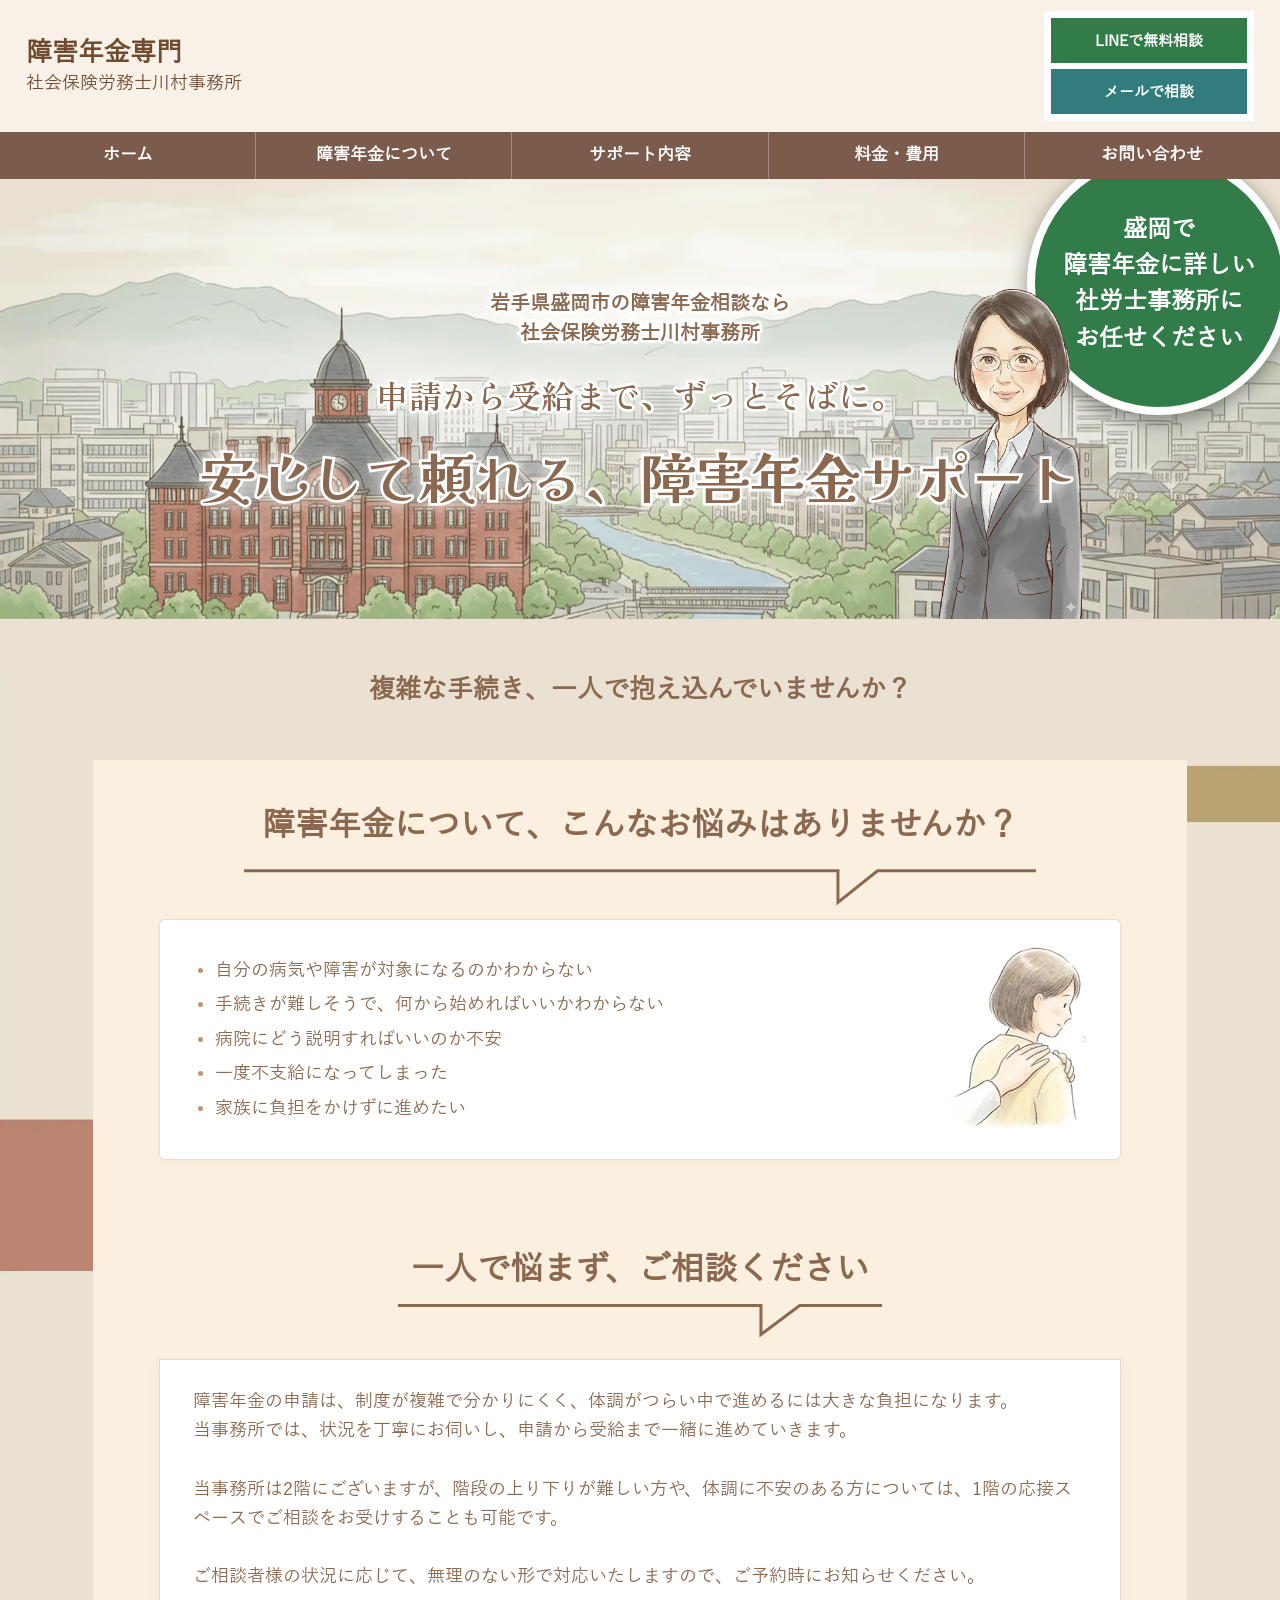
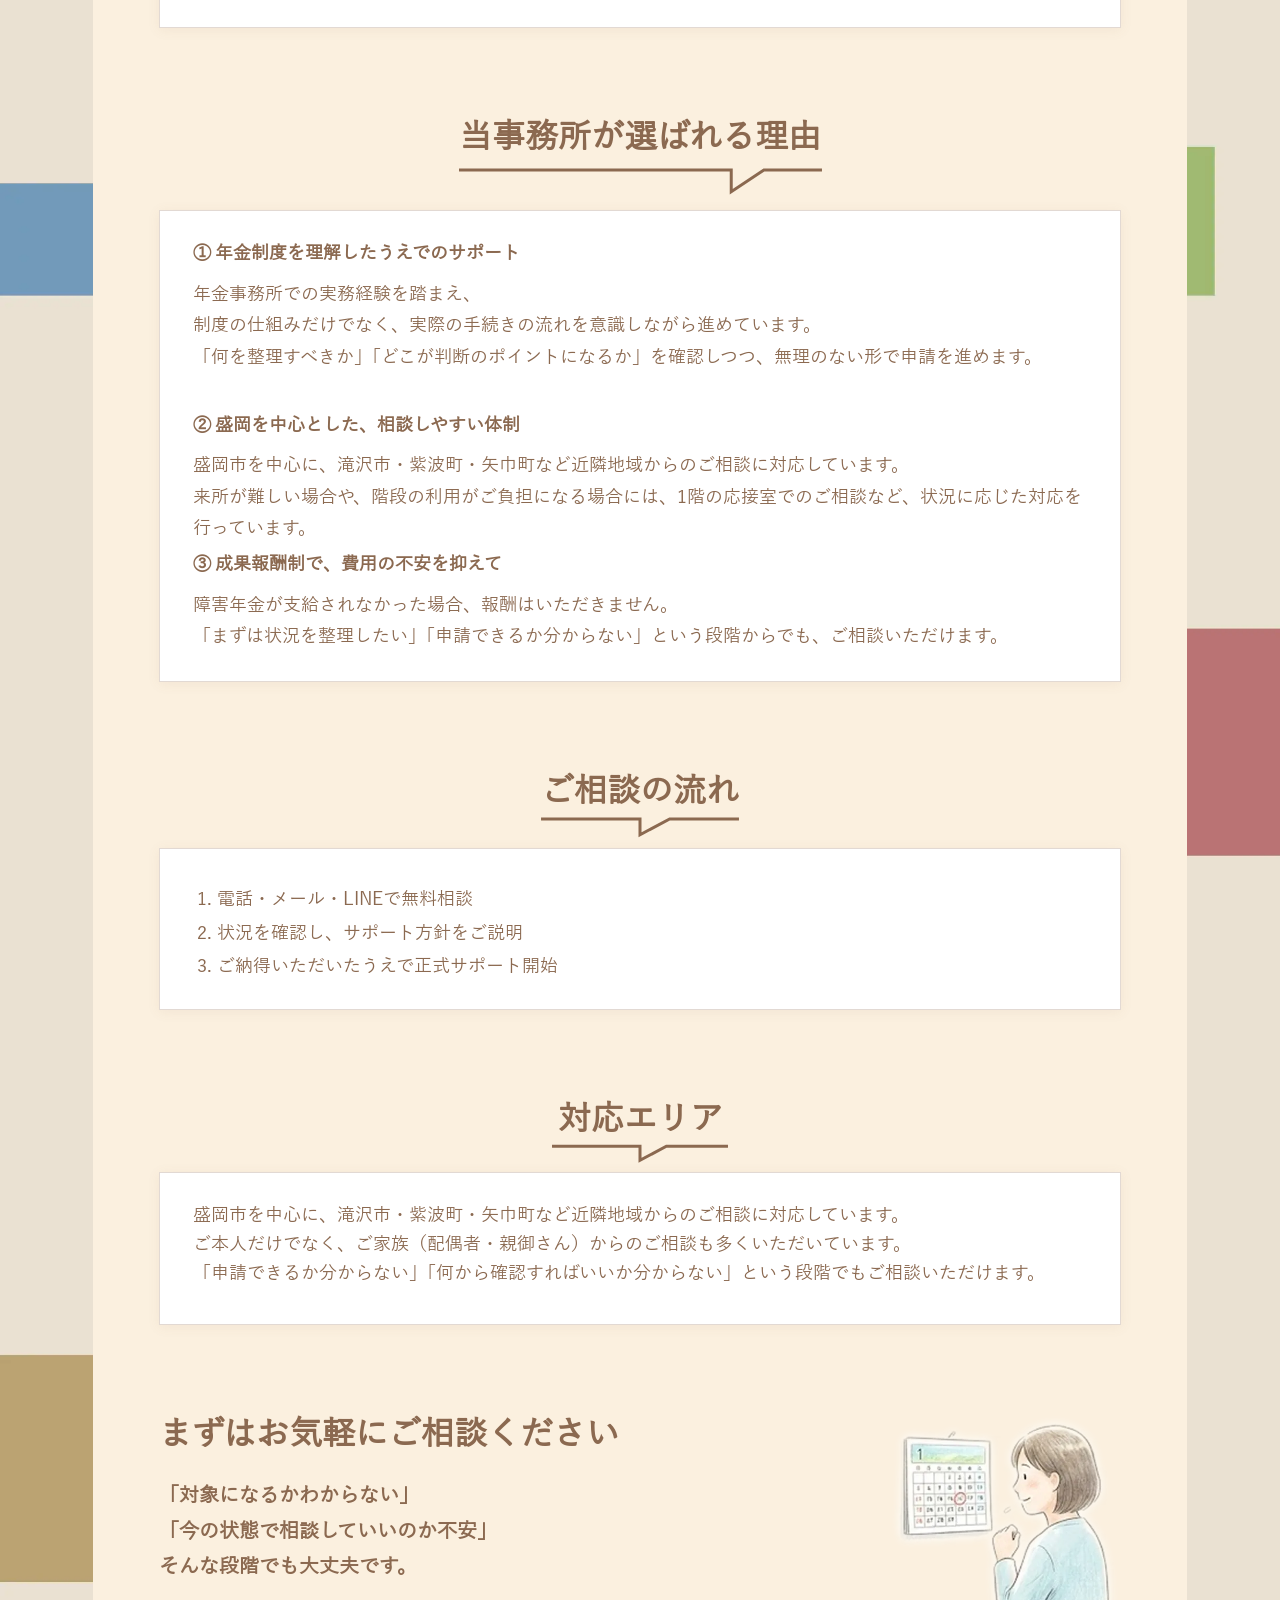
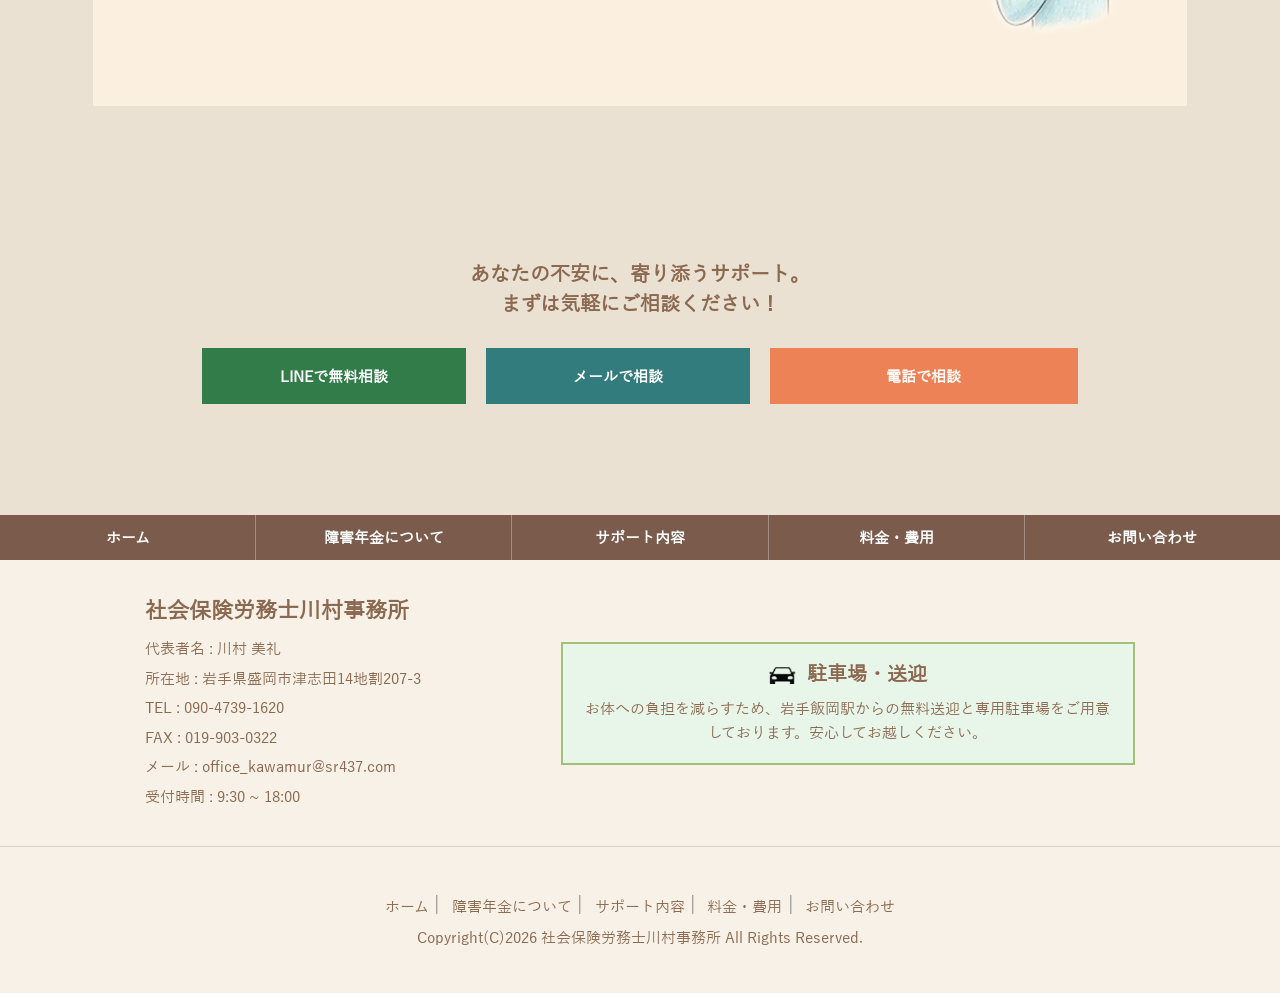
==== commit 15db8a3f: "fix: charge table" ====
--- a/index.html
+++ b/index.html
@@ -30,8 +30,8 @@
 				<p class="header__brand-subtitle">社会保険労務士川村事務所</p>
 			</div>
 			<div class="header__cta-group">
-				<a href="#" class="header__cta-button header__cta-button--line">LINE相談</a>
-				<a href="./contact.html" class="header__cta-button header__cta-button--form">ご相談フォーム</a>
+				<a href="#" class="header__cta-button header__cta-button--line">LINEで無料相談</a>
+				<a href="./contact.html" class="header__cta-button header__cta-button--form">メールで相談</a>
 			</div>
 		</div>
 		<nav class="header__navigation">
@@ -208,10 +208,10 @@
 						まずは気軽にご相談ください！
 					</p>
 					<div class="home__cta-buttons">
-						<a href="./contact.html" class="home__cta-button home__cta-button--form">メールで相談してみる</a>
-						<a href="#" class="home__cta-button home__cta-button--line">LINEで相談してみる</a>
-					</div>
-					<a href="tel:090-4739-1620" class="home__cta-button home__cta-button--phone">電話相談 090-4739-1620</a>
+						<a href="#" class="home__cta-button home__cta-button--line">LINEで無料相談</a>
+						<a href="./contact.html" class="home__cta-button home__cta-button--form">メールで相談</a>
+						<a href="tel:090-4739-1620" class="home__cta-button home__cta-button--phone">電話で相談</a>
+					</div>
 				</section>
 			</div>
 		</div>
--- a/assets/css/style.css
+++ b/assets/css/style.css
@@ -1923,6 +1923,58 @@
   }
 }
 
+.charge__table-wrap {
+  margin: 1rem 0 1.5rem;
+  overflow-x: auto;
+}
+
+.charge__table {
+  width: 100%;
+  min-width: 28rem;
+  border-collapse: collapse;
+  font-size: 1.5rem;
+  line-height: 1.6;
+}
+@media only screen and (max-width: 639px) {
+  .charge__table {
+    font-size: 1.8rem;
+  }
+}
+.charge__table th,
+.charge__table td {
+  padding: 1rem 0;
+  border: 1px solid rgba(139, 105, 80, 0.3);
+  text-align: center;
+  vertical-align: top;
+}
+.charge__table thead th {
+  background-color: rgba(139, 105, 80, 0.12);
+  font-weight: 700;
+  color: #8B6950;
+}
+.charge__table tbody tr:nth-child(even) {
+  background-color: rgba(139, 105, 80, 0.04);
+}
+.charge__table.charge__table--highlight thead th {
+  background-color: rgba(139, 105, 80, 0.18);
+}
+.charge__table.charge__table--highlight .charge__table-price {
+  font-weight: 700;
+  font-size: 1.6rem;
+  color: #8B6950;
+}
+@media only screen and (max-width: 639px) {
+  .charge__table.charge__table--highlight .charge__table-price {
+    font-size: 1.9rem;
+  }
+}
+
+.charge__table-price {
+  font-weight: 600;
+  color: #8B6950;
+  white-space: nowrap;
+}
+
 .charge__block {
   margin: 1.5rem 0;
 }
@@ -2024,6 +2076,65 @@
   font-size: 1.4rem;
   color: #555;
   line-height: 1.6;
+}
+
+.charge__cta {
+  margin-top: 3rem;
+  padding: 2.5rem 0 3rem;
+  border-top: 1px solid rgba(139, 105, 80, 0.2);
+  text-align: center;
+}
+
+.charge__cta-lead {
+  margin: 0 0 1.5rem;
+  font-size: 1.6rem;
+  font-weight: 600;
+  color: #8B6950;
+}
+@media only screen and (max-width: 639px) {
+  .charge__cta-lead {
+    font-size: 1.8rem;
+  }
+}
+
+.charge__cta-buttons {
+  display: flex;
+  flex-wrap: wrap;
+  justify-content: center;
+  gap: 1rem;
+}
+
+.charge__cta-btn {
+  display: inline-block;
+  padding: 1rem 1.6rem;
+  font-size: 1.4rem;
+  font-weight: 600;
+  color: #fff;
+  text-decoration: none;
+  border-radius: 4px;
+  transition: opacity 0.2s;
+}
+.charge__cta-btn:hover {
+  opacity: 0.9;
+}
+@media only screen and (max-width: 639px) {
+  .charge__cta-btn {
+    font-size: 1.5rem;
+    padding: 1.2rem 1.8rem;
+    min-width: 80%;
+  }
+}
+.charge__cta-btn--line {
+  background-color: #06c755;
+  border: 2px solid #06c755;
+}
+.charge__cta-btn--mail {
+  background-color: #8B6950;
+  border: 2px solid #8B6950;
+}
+.charge__cta-btn--phone {
+  background-color: #327C49;
+  border: 2px solid #327C49;
 }
 
 .support__page {
@@ -2412,11 +2523,11 @@
 }
 
 .support__cases-section {
-  padding-bottom: 6rem;
+  padding-bottom: 8rem;
 }
 @media only screen and (max-width: 639px) {
   .support__cases-section {
-    padding-bottom: 4rem;
+    padding-bottom: 6rem;
   }
 }
 
@@ -2437,7 +2548,7 @@
 .support__cases-list {
   display: flex;
   flex-direction: column;
-  gap: 3rem;
+  gap: 1.5rem;
 }
 
 .support__case {
@@ -2593,14 +2704,22 @@
 .support__faq-item:first-child {
   border-top: 1px solid #837C63;
 }
-.support__faq-item:last-child {
-  border-bottom: none;
-}
 .support__faq-item[open] .support__faq-question::after {
   content: "−";
 }
 
-.support__faq-question {
+.support__case-item {
+  border: 1px solid #837C63;
+  background-color: #fafaf9;
+}
+.support__case-item:first-child {
+  border-top: 1px solid #837C63;
+}
+.support__case-item[open] .support__case-question::after {
+  content: "−";
+}
+
+.support__faq-question, .support__case-question {
   position: relative;
   display: flex;
   align-items: center;
@@ -2617,15 +2736,15 @@
   gap: 1rem;
 }
 @media only screen and (max-width: 639px) {
-  .support__faq-question {
+  .support__faq-question, .support__case-question {
     font-size: 2.4rem;
     padding: 2rem 6rem 2rem 2rem;
   }
 }
-.support__faq-question::-webkit-details-marker {
+.support__faq-question::-webkit-details-marker, .support__case-question::-webkit-details-marker {
   display: none;
 }
-.support__faq-question::after {
+.support__faq-question::after, .support__case-question::after {
   position: absolute;
   right: 2rem;
   content: "+";
@@ -2639,13 +2758,29 @@
   content: "−";
 }
 
+.support__case-item[open] .support__case-question::after {
+  content: "−";
+}
+
 .support__faq-answer {
   padding: 2rem;
   font-size: 1.6rem;
   border-top: 1px solid #e0e0e0;
 }
 
+.support__case-answer {
+  padding: 2rem 3rem;
+  font-size: 1.6rem;
+  border-top: 1px solid #e0e0e0;
+}
+
 .support__faq-question span {
+  font-weight: 700;
+  color: #8B6950;
+  align-self: flex-start;
+}
+
+.support__case-question span {
   font-weight: 700;
   color: #8B6950;
   align-self: flex-start;
@@ -2968,5 +3103,3 @@
   background-color: #d8ddc0;
   border-color: #b5c09a;
 }
-
-/*# sourceMappingURL=style.css.map */
